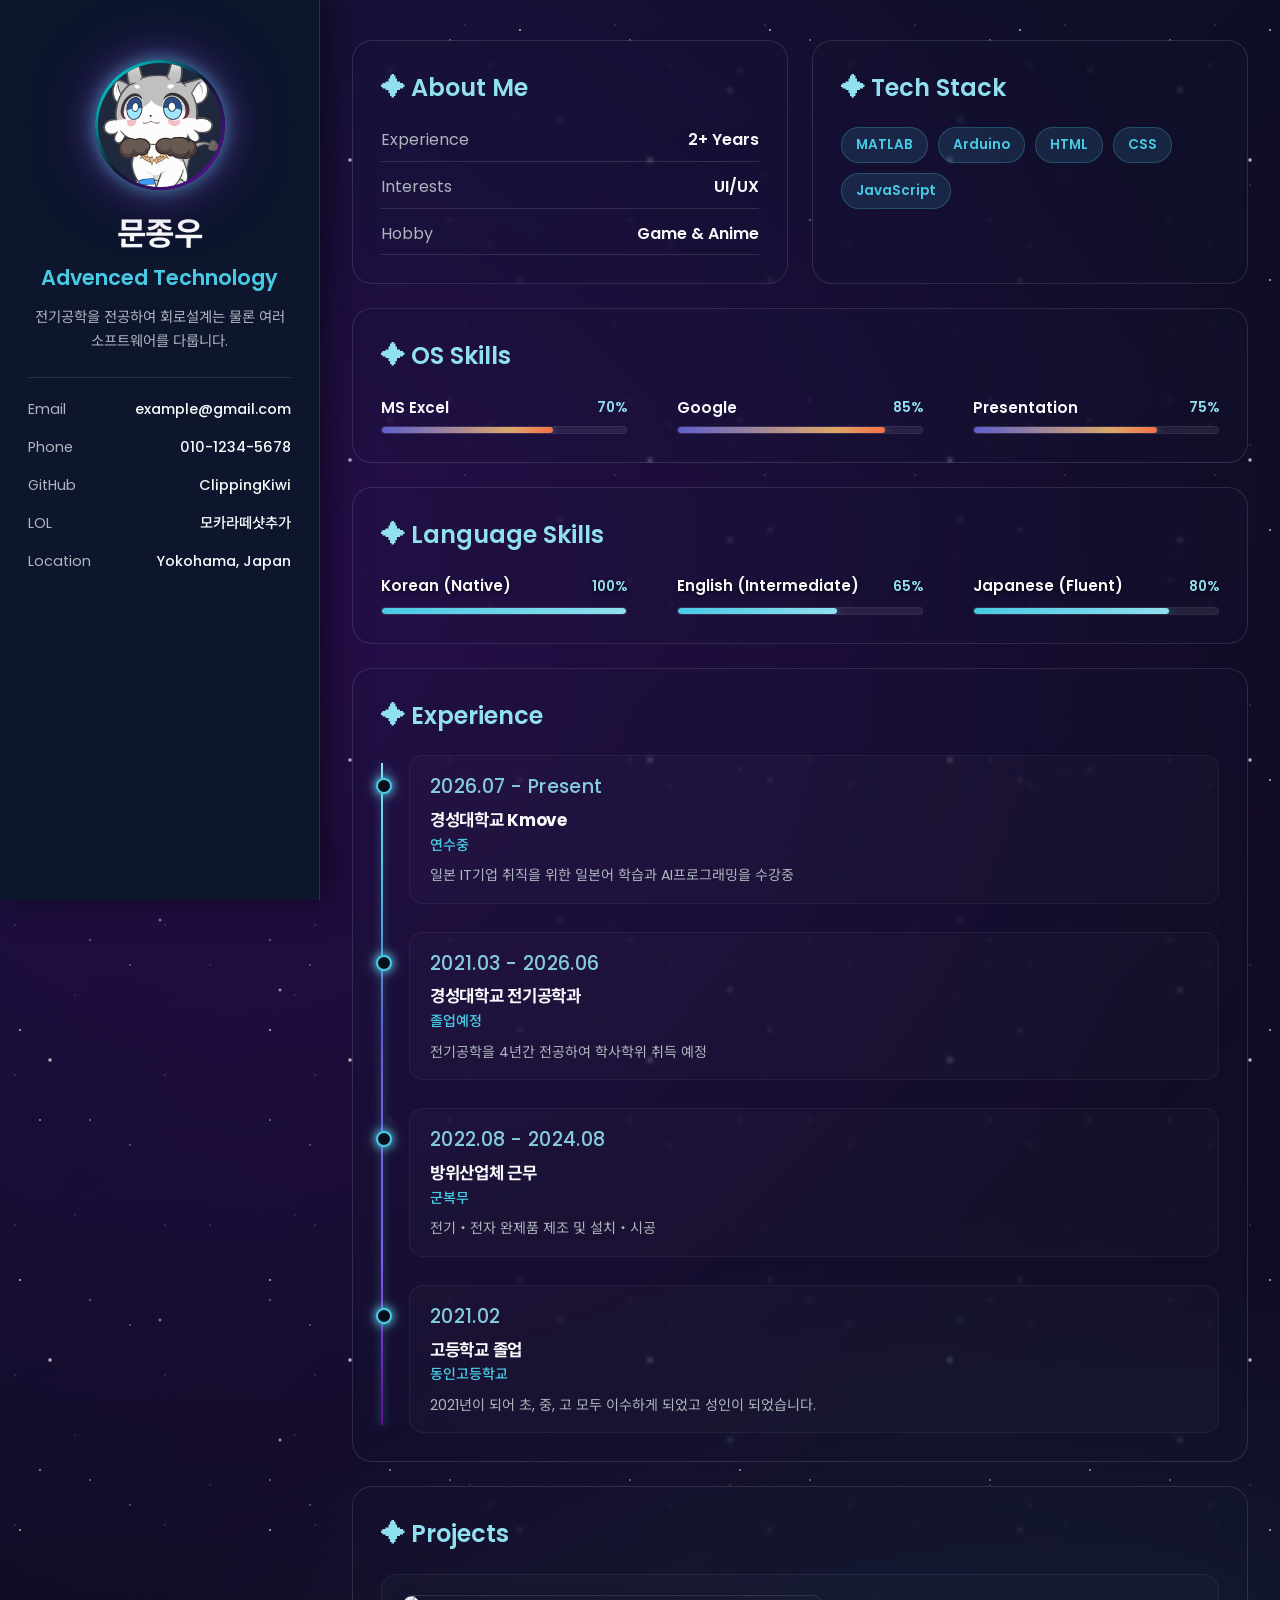
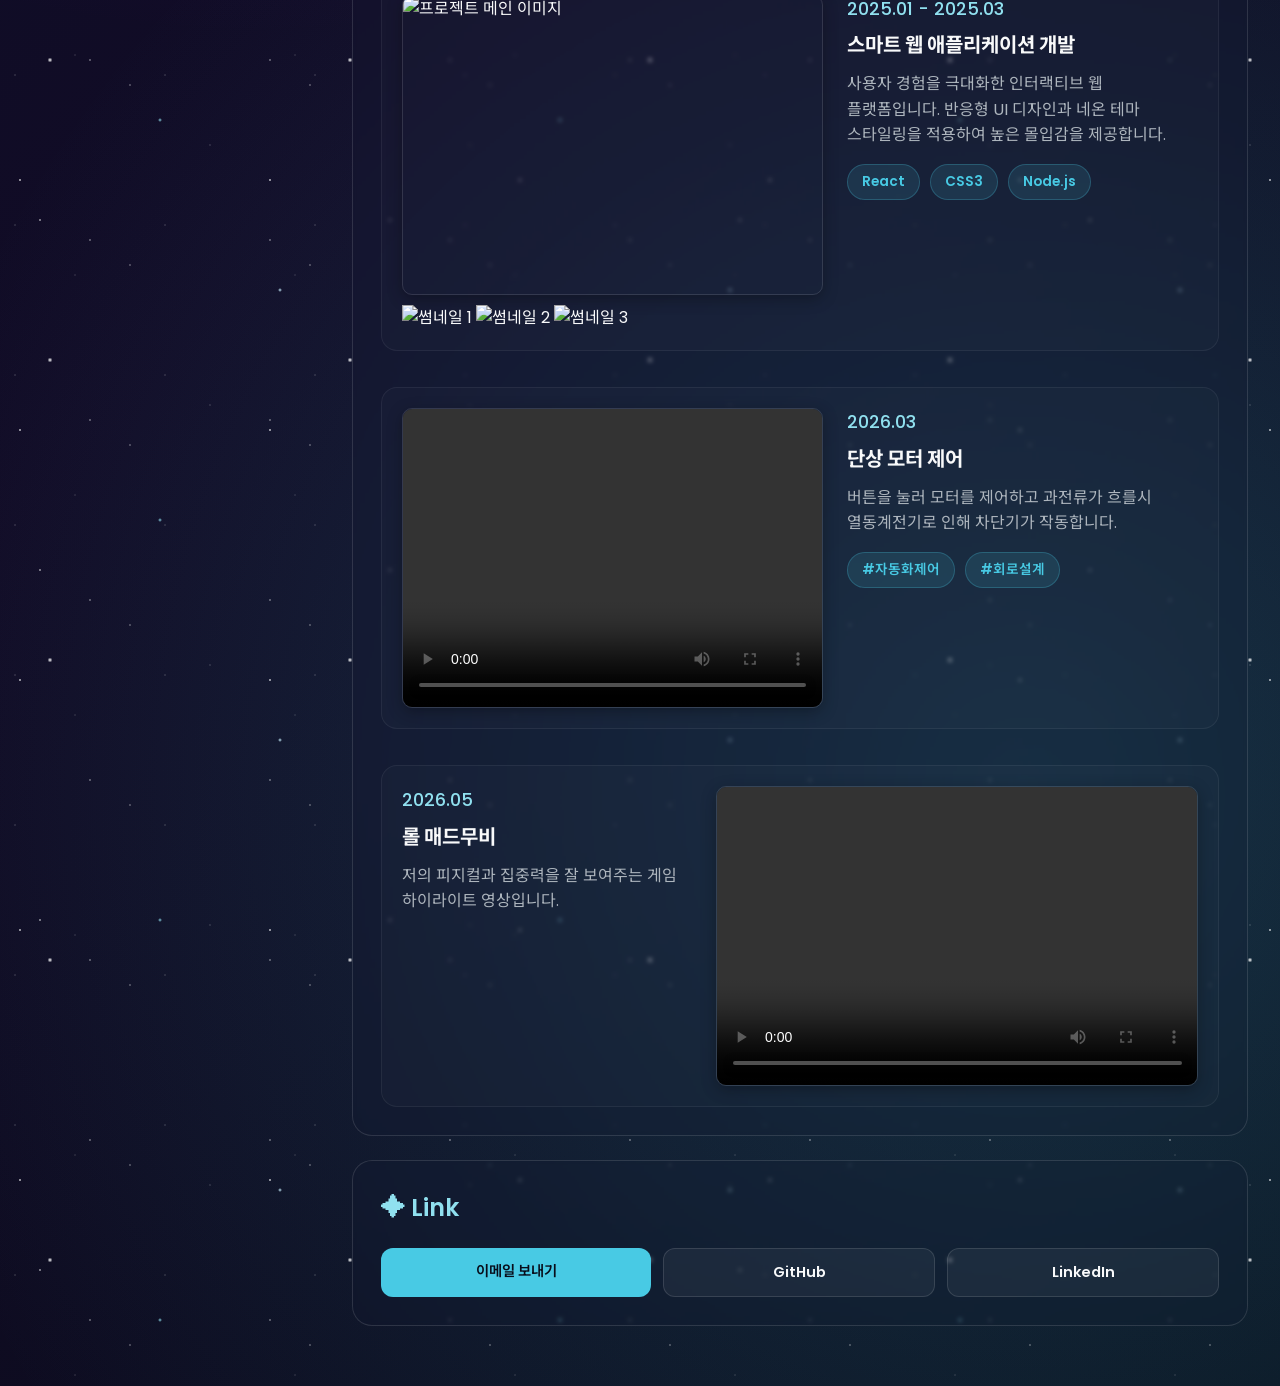
==== 0727/index.html @ bf2618d3 "재업로드" ====
<!DOCTYPE html>
<html lang="ko">
<head>
  <meta charset="UTF-8">
  <meta name="viewport" content="width=device-width, initial-scale=1.0">
  <link rel="stylesheet" href="introduce1.css">
  <title>프로필 | introduce</title>
  <!-- Google Fonts (Noto Sans KR, Poppins) -->
  <link rel="preconnect" href="https://fonts.googleapis.com">
  <link rel="preconnect" href="https://fonts.gstatic.com" crossorigin>
  <link href="https://fonts.googleapis.com/css2?family=Noto+Sans+KR:wght@300;400;600;700&family=Poppins:wght@400;600;700&display=swap" rel="stylesheet">
  
</head>
<body>

  <div class="container">
    <!-- 메인 프로필 섹션 -->
    <header class="profile-card">
      <div class="avatar-wrapper">
        <div class="avatar">
          <a href="https://namu.wiki/w/붕괴:%20스타레일/설정/앰포리어스#s-13.4">
            <img src="img/kimera-profile-image.png" alt="M">
          </a>
        </div>
      </div>
      <div class="profile-info">
        <h1>문종우</h1>
        <div class="subtitle">Advenced Technology</div>
        <p class="bio">
          전기공학을 전공하여 회로설계는 물론 여러 소프트웨어를 다룹니다. 
        </p>
      </div>
      <!-- 프로필 카드 내부에 추가할 연락처 정보 -->
    <ul class="profile-contact">
    <li>
        <span class="label">Email</span>
        <a href="mailto:example@gmail.com" class="value">example@gmail.com</a>
    </li>
    <li>
        <span class="label">Phone</span>
        <span class="value">010-1234-5678</span>
    </li>
    <li>
        <span class="label">GitHub</span>
        <a href="https://github.com/ClippingKiwi" class="value" title="깃허브 바로가기">ClippingKiwi</a>
    </li>
    <li>
        <span class="label">LOL</span>
        <a href="https://op.gg/lol/summoners/kr/모카라떼샷추가-KR1" class="value" title="op.gg 바로가기">모카라떼샷추가</a>
    </li>
    <li>
        <span class="label">Location</span>
        <a href="https://www.google.com/maps/place/일본+가나가와현+요코하마시" class="value" title="구글 지도 보기">Yokohama, Japan</a>
    </li>
    </ul>
    </header>

    <!-- 세부 정보 그리드 -->
    <main class="grid-section">
      <!-- 기본 정보 카드 -->
      <section class="card">
        <h2 class="card-title">✦ About Me</h2>
        <ul class="info-list">
          <li class="info-item">
            <span class="label">Experience</span>
            <span class="value">2+ Years</span>
          </li>
          <li class="info-item">
            <span class="label">Interests</span>
            <span class="value">UI/UX</span>
          </li>
          <li class="info-item">
            <span class="label">Hobby</span>
            <span class="value">Game & Anime</span>
          </li>
        </ul>
      </section>

      <!-- 보유 기술 카드 -->
      <section class="card">
        <h2 class="card-title">✦ Tech Stack</h2>
        <div class="skills-wrapper">
          <span class="skill-tag">MATLAB</span>
          <span class="skill-tag">Arduino</span>
          <span class="skill-tag">HTML</span>
          <span class="skill-tag">CSS</span>
          <span class="skill-tag">JavaScript</span>
        </div>
      </section>

      <!-- OS SKILLS SECTION -->
    <section class="card os-skills-card">
    <h2 class="card-title">✦ OS Skills</h2>
    <ul class="os-list">
        
        <!-- Linux -->
        <li class="os-gauge-item">
        <div class="os-info">
            <span class="os-name">MS Excel</span>
            <span class="os-percentage">70%</span>
        </div>
        <div class="gauge-bar-bg">
            <div class="gauge-bar-fill" style="width: 70%;"></div>
        </div>
        </li>

        <!-- Windows Server -->
        <li class="os-gauge-item">
        <div class="os-info">
            <span class="os-name">Google</span>
            <span class="os-percentage">85%</span>
        </div>
        <div class="gauge-bar-bg">
            <div class="gauge-bar-fill" style="width: 85%;"></div>
        </div>
        </li>

        <!-- macOS -->
        <li class="os-gauge-item">
        <div class="os-info">
            <span class="os-name">Presentation</span>
            <span class="os-percentage">75%</span>
        </div>
        <div class="gauge-bar-bg">
            <div class="gauge-bar-fill" style="width: 75%;"></div>
        </div>
        </li>

    </ul>
    </section>

    <!-- ==================== LANGUAGE SKILLS CARD HTML ==================== -->
    <!-- glass-card 대신 기존 카드 스타일인 card로 변경 -->
      <section class="card lang-skills-card">
      <div class="card-header">
        <i class="fa-solid fa-language card-icon"></i>
        <h3 class="card-title">✦ Language Skills</h3>
        </div>
        
        <div class="lang-list">
        <!-- Item 1: Korean -->
        <div class="lang-gauge-item">
            <div class="lang-info">
            <span class="lang-name">Korean (Native)</span>
            <span class="lang-percentage">100%</span>
            </div>
            <div class="gauge-bar-bg">
            <div class="lang-gauge-fill" style="width: 100%;"></div>
            </div>
        </div>

        <!-- Item 2: English -->
        <div class="lang-gauge-item">
            <div class="lang-info">
            <span class="lang-name">English (Intermediate)</span>
            <span class="lang-percentage">65%</span>
            </div>
            <div class="gauge-bar-bg">
            <div class="lang-gauge-fill" style="width: 65%;"></div>
            </div>
        </div>

        <!-- Item 3: Japanese -->
        <div class="lang-gauge-item">
            <div class="lang-info">
            <span class="lang-name">Japanese (Fluent)</span>
            <span class="lang-percentage">80%</span>
            </div>
            <div class="gauge-bar-bg">
            <div class="lang-gauge-fill" style="width: 80%;"></div>
            </div>
        </div>
        </div>
    </section>

      <section class="card full-width-card">
        <h2 class="card-title">✦ Experience</h2>
        <div class="timeline">
          <div class="timeline-item">
            <div class="timeline-date">2026.07 - Present</div>
            <div class="timeline-role">경성대학교 Kmove</div>
            <div class="timeline-company">연수중</div>
            <p class="timeline-desc">일본 IT기업 취직을 위한 일본어 학습과 AI프로그래밍을 수강중</p>
          </div>
          <div class="timeline-item">
            <div class="timeline-date">2021.03 - 2026.06</div>
            <div class="timeline-role">경성대학교 전기공학과</div>
            <div class="timeline-company">졸업예정</div>
            <p class="timeline-desc">전기공학을 4년간 전공하여 학사학위 취득 예정</p>
          </div>
          <div class="timeline-item">
            <div class="timeline-date">2022.08 - 2024.08</div>
            <div class="timeline-role">방위산업체 근무</div>
            <div class="timeline-company">군복무</div>
            <p class="timeline-desc">전기・전자 완제품 제조 및 설치・시공</p>
          </div>
          <div class="timeline-item">
            <div class="timeline-date">2021.02</div>
            <div class="timeline-role">고등학교 졸업</div>
            <div class="timeline-company">동인고등학교</div>
            <p class="timeline-desc">2021년이 되어 초, 중, 고 모두 이수하게 되었고 성인이 되었습니다.</p>
          </div>
        </div>
      </section>

     <!-- ==================== PROJECTS CARD ==================== -->
<section class="card full-width-card project-card">
  <h2 class="card-title">✦ Projects</h2>
  
  <div class="project-list">
    
    <!-- 프로젝트 1: 사진 갤러리 타입 -->
    <article class="project-item">
      <div class="project-media">
        <!-- 메인 이미지 -->
        <img src="https://via.placeholder.com/600x350/0d162d/48cae4?text=Project+Image+1" alt="프로젝트 메인 이미지" class="media-main">
        <!-- 서브 이미지 갤러리 -->
        <div class="media-thumbs">
          <img src="https://via.placeholder.com/150x100/0d162d/90e0ef?text=Thumb+1" alt="썸네일 1">
          <img src="https://via.placeholder.com/150x100/0d162d/90e0ef?text=Thumb+2" alt="썸네일 2">
          <img src="https://via.placeholder.com/150x100/0d162d/90e0ef?text=Thumb+3" alt="썸네일 3">
        </div>
      </div>
      
      <div class="project-content">
        <span class="project-date">2025.01 - 2025.03</span>
        <h3 class="project-title">스마트 웹 애플리케이션 개발</h3>
        <p class="project-desc">
          사용자 경험을 극대화한 인터랙티브 웹 플랫폼입니다. 반응형 UI 디자인과 네온 테마 스타일링을 적용하여 높은 몰입감을 제공합니다.
        </p>
        <div class="skills-wrapper">
          <span class="skill-tag">React</span>
          <span class="skill-tag">CSS3</span>
          <span class="skill-tag">Node.js</span>
        </div>
      </div>
    </article>

    <!-- 프로젝트 2: 동영상 재생 타입 (로컬 영상) -->
    <article class="project-item">
      <div class="project-media">
        <video controls class="media-video">
          <source src="img/motorcontrol.mp4" type="video/mp4">
        </video>
      </div>

      <div class="project-content">
        <span class="project-date">2026.03</span>
        <h3 class="project-title">단상 모터 제어</h3>
        <p class="project-desc">
          버튼을 눌러 모터를 제어하고 과전류가 흐를시 열동계전기로 인해 차단기가 작동합니다.
        </p>
        <div class="skills-wrapper">
          <span class="skill-tag">#자동화제어</span>
          <span class="skill-tag">#회로설계</span>
        </div>
      </div>
    </article>

    <!-- 두 번째 프로젝트: 위치 교차! (project-reverse 클래스 추가) -->
    <article class="project-item project-reverse">
      <div class="project-media">
        <video controls class="media-video">
          <source src="img/Vex_480.mp4" type="video/mp4">
        </video>
      </div>

      <div class="project-content">
        <span class="project-date">2026.05</span>
        <h3 class="project-title">롤 매드무비</h3>
        <p class="project-desc">저의 피지컬과 집중력을 잘 보여주는 게임 하이라이트 영상입니다.</p>
      </div>
    </article>

  </div>
</section>

      <!-- 연락처 및 링크 카드 -->
      <section class="card contact-card">
        <h2 class="card-title">✦ Link</h2>
        <div class="social-links">
          <a href="mailto:your-email@example.com" class="btn btn-primary">이메일 보내기</a>
          <a href="https://github.com" target="_blank" class="btn btn-secondary">GitHub</a>
          <a href="https://linkedin.com" target="_blank" class="btn btn-secondary">LinkedIn</a>
        </div>
      </section>
    </main>
  </div>

</body>
</html>
---- 0727/introduce1.css ----
@charset "UTF-8";

/* ==================== ROOT VARIABLES ==================== */
:root {
  --bg-color: #080d1a;        /* 깊은 밤하늘 우주 배경색 */
  --sidebar-bg: #0d162d;      /* 프로필 기둥 불투명 진블루 */
  --card-bg: rgba(20, 29, 58, 0.15); /* 오른쪽 콘텐츠 투명 유리 */
  --card-hover: rgba(30, 43, 82, 0.35);
  --accent-blue: #48cae4;     
  --accent-glow: #90e0ef;     
  --text-main: #f8f9fa;       
  --text-muted: #adb5bd;      
  --border-color: rgba(255, 255, 255, 0.12);
  --transition: all 0.3s cubic-bezier(0.4, 0, 0.2, 1);
}

/* ==================== BASE STYLES & GALAXY BG ==================== */
* {
  margin: 0;
  padding: 0;
  box-sizing: border-box;
}

body {
  font-family: 'Poppins', 'Noto Sans KR', sans-serif;
  color: var(--text-main);
  line-height: 1.6;
  min-height: 100vh;
  position: relative;
  overflow-x: hidden;

  background-color: var(--bg-color);
  background-image: 
    /* 1. 먼지 별빛 */
    radial-gradient(0.8px 0.8px at 15px 25px, rgba(255, 255, 255, 0.9), rgba(0,0,0,0)),
    radial-gradient(0.8px 0.8px at 75px 115px, rgba(255, 255, 255, 0.7), rgba(0,0,0,0)),
    radial-gradient(1px 1px at 130px 65px, rgba(255, 255, 255, 0.8), rgba(0,0,0,0)),
    radial-gradient(0.8px 0.8px at 210px 185px, rgba(255, 255, 255, 0.9), rgba(0,0,0,0)),

    /* 2. 기본 별빛 */
    radial-gradient(1.5px 1.5px at 20px 30px, #ffffff, rgba(0,0,0,0)),
    radial-gradient(1.5px 1.5px at 40px 70px, rgba(255,255,255,0.8), rgba(0,0,0,0)),
    radial-gradient(1px 1px at 90px 40px, #ffffff, rgba(0,0,0,0)),
    radial-gradient(2px 2px at 160px 120px, rgba(144, 224, 239, 0.9), rgba(0,0,0,0)),

    /* 3. 네온 별빛 */
    radial-gradient(2.5px 2.5px at 50px 160px, rgba(255, 255, 255, 1), rgba(0,0,0,0)),
    radial-gradient(2px 2px at 280px 90px, rgba(200, 240, 255, 0.95), rgba(0,0,0,0)),
    
    /* 4. 은하수 성운 가스 */
    radial-gradient(circle at 20% 20%, rgba(114, 9, 183, 0.25) 0%, transparent 40%),
    radial-gradient(circle at 80% 80%, rgba(72, 202, 228, 0.2) 0%, transparent 45%),
    linear-gradient(135deg, rgba(11, 19, 43, 0.9) 0%, rgba(20, 10, 40, 0.8) 50%, rgba(8, 13, 26, 0.95) 100%);
  
  background-repeat: repeat, repeat, repeat, repeat, repeat, repeat, repeat, repeat, repeat, repeat, no-repeat, no-repeat, no-repeat;
  background-size: 
    150px 150px, 220px 220px, 180px 180px, 260px 260px,
    250px 250px, 350px 350px, 180px 180px, 400px 400px,
    300px 300px, 450px 450px,
    100% 100%, 100% 100%, 100% 100%;

  animation: galaxyGlow 20s ease-in-out infinite alternate;
}

@keyframes galaxyGlow {
  0% {
    background-position: 
      0 0, 0 0, 0 0, 0 0, 
      0 0, 0 0, 0 0, 0 0, 
      0 0, 0 0, 
      0% 0%, 100% 100%, 0 0;
  }
  100% {
    background-position: 
      -40px 50px, 30px -20px, -20px 40px, 50px -30px,
      20px -30px, -30px 40px, 15px -10px, -20px 20px, 
      -10px 15px, 25px -20px, 
      10% 15%, 90% 85%, 0 0;
  }
}

/* ==================== LAYOUT CONTAINER ==================== */
.container {
  width: 100%;
  max-width: 1280px;
  margin: 0 auto;
  display: flex;
  flex-direction: row;
  min-height: 100vh;
}

/* ==================== LEFT OPAQUE COLUMN (SIDEBAR) ==================== */
.profile-card {
  width: 320px;
  flex-shrink: 0;
  position: sticky;
  top: 0;
  height: 100vh;

  background: var(--sidebar-bg);
  opacity: 1;

  border: none;
  border-right: 1px solid var(--border-color);
  border-radius: 0;
  padding: 60px 28px 40px;

  display: flex;
  flex-direction: column;
  align-items: center;
  text-align: center;
  gap: 16px;

  box-shadow: 10px 0 30px rgba(0, 0, 0, 0.5);
  z-index: 10;
}

.avatar-wrapper {
  position: relative;
  flex-shrink: 0;
  margin-bottom: 2px;
}

/* ==================== AVATAR ENHANCED GLOW ==================== */
.avatar {
  width: 130px;
  height: 130px;
  border-radius: 50%;
  position: relative;
  
  box-shadow: 
    0 0 15px rgba(72, 202, 228, 0.5),
    0 0 35px rgba(144, 224, 239, 0.3),
    0 0 60px rgba(114, 9, 183, 0.5);
  
  border: 3px solid transparent;
  background-image: linear-gradient(var(--sidebar-bg), var(--sidebar-bg)), 
                    linear-gradient(135deg, #00ffff, var(--sidebar-bg), #7209b7);
  background-origin: border-box;
  background-clip: padding-box, border-box;

  transition: var(--transition);
}

.avatar:hover {
  transform: scale(1.05);
  box-shadow: 
    0 0 20px rgba(72, 202, 228, 0.8),
    0 0 45px rgba(144, 224, 239, 0.6),
    0 0 75px rgba(114, 9, 183, 0.5);
}

.avatar img {
  width: 100%;
  height: 100%;
  object-fit: cover;
  border-radius: 50%;
  display: block;
  background: rgba(255, 255, 255, 0.08);
}

.profile-info h1 {
  font-size: 2.0rem;
  font-weight: 700;
  margin-bottom: 2px;
  letter-spacing: -0.5px;
}

.profile-info .subtitle {
  color: var(--accent-blue);
  font-size: 1.3rem;
  font-weight: 600;
  margin-bottom: 12px;
}

.profile-info .bio {
  color: var(--text-muted);
  font-size: 0.9rem;
  word-break: keep-all;
}

/* ==================== RIGHT CONTENT AREA ==================== */
.grid-section {
  flex: 1;
  padding: 40px 32px 60px;
  display: grid;
  grid-template-columns: repeat(2, 1fr);
  gap: 24px;
  align-content: start;
}

.card {
  background: var(--card-bg);
  border: 1px solid var(--border-color);
  border-radius: 20px;
  padding: 28px;
  transition: var(--transition);
  backdrop-filter: blur(2px);
  -webkit-backdrop-filter: blur(2px);
}

.card:hover {
  background: var(--card-hover);
  transform: translateY(-4px);
  border-color: rgba(72, 202, 228, 0.4);
  box-shadow: 0 10px 25px rgba(0, 0, 0, 0.3);
}

.card-title {
  font-size: 1.5rem;
  font-weight: 600;
  color: var(--accent-glow);
  margin-bottom: 20px;
  display: flex;
  align-items: center;
  gap: 8px;
}

/* ==================== ABOUT ME LIST ==================== */
.info-list {
  list-style: none;
  display: flex;
  flex-direction: column;
  gap: 12px;
}

.info-item {
  display: flex;
  justify-content: space-between;
  border-bottom: 1px solid var(--border-color);
  padding-bottom: 8px;
  font-size: 1rem;
}

.info-item .label {
  color: var(--text-muted);
}

.info-item .value {
  font-weight: 600;
}

/* ==================== SKILL TAGS ==================== */
.skills-wrapper {
  display: flex;
  flex-wrap: wrap;
  gap: 10px;
}

.skill-tag {
  background: rgba(72, 202, 228, 0.12);
  color: var(--accent-blue);
  border: 1px solid rgba(72, 202, 228, 0.25);
  padding: 6px 14px;
  border-radius: 20px;
  font-size: 0.85rem;
  font-weight: 600;
  transition: var(--transition);
}

.skill-tag:hover {
  background: var(--accent-blue);
  color: #080d1a;
}

/* ==================== OS SKILLS CARD (GAUGE BAR) ==================== */
.os-skills-card {
  grid-column: span 2;
}

.os-list {
  display: grid;
  grid-template-columns: repeat(3, 1fr);
  gap: 50px;
}

.os-gauge-item {
  display: flex;
  flex-direction: column;
  gap: 6px;
}

.os-info {
  display: flex;
  justify-content: space-between;
  align-items: center;
  font-size: 0.95rem;
}

.os-name {
  font-weight: 600;
  color: var(--text-main);
}

.os-percentage {
  font-size: 0.85rem;
  font-weight: 600;
  color: var(--accent-glow);
}

.gauge-bar-bg {
  width: 100%;
  height: 8px;
  background: rgba(255, 255, 255, 0.08);
  border-radius: 10px;
  overflow: hidden;
  position: relative;
  border: 1px solid rgba(255, 255, 255, 0.05);
}

.gauge-bar-fill {
  height: 100%;
  border-radius: 10px;
  background: linear-gradient(90deg, #5e60ce 0%, #e7af6bf1 75%, #f67148 100%);
  box-shadow: 0 0 10px rgba(72, 202, 228, 0.6);
  transition: width 1s cubic-bezier(0.4, 0, 0.2, 1);
}

.os-gauge-item:hover .gauge-bar-fill {
  box-shadow: 0 0 15px rgba(144, 224, 239, 0.9);
  filter: brightness(1.1);
}

/* ==================== LANGUAGE SKILLS CARD CSS ==================== */
.lang-skills-card {
  grid-column: span 2;
}

.lang-list {
  display: grid;
  grid-template-columns: repeat(3, 1fr);
  gap: 50px;
}

.lang-gauge-item {
  display: flex;
  flex-direction: column;
  gap: 8px;
}

.lang-info {
  display: flex;
  justify-content: space-between;
  align-items: center;
  font-size: 0.95rem;
  text-shadow: 0 1px 3px rgba(0, 0, 0, 0.8);
}

.lang-name {
  font-weight: 600;
  color: var(--text-main);
}

.lang-percentage {
  font-size: 0.85rem;
  font-weight: 600;
  color: var(--accent-glow);
}

.lang-gauge-fill {
  height: 100%;
  border-radius: 10px;
  background: linear-gradient(90deg, var(--accent-blue) 0%, var(--accent-glow) 100%);
  box-shadow: 0 0 10px rgba(72, 202, 228, 0.6);
  transition: width 1s cubic-bezier(0.4, 0, 0.2, 1);
}

.lang-gauge-item:hover .lang-gauge-fill {
  box-shadow: 0 0 15px rgba(144, 224, 239, 0.9);
  filter: brightness(1.1);
}

/* ==================== EXPERIENCE & CONTACT ==================== */
.full-width-card, .contact-card {
  grid-column: span 2;
}

/* ==================== ADVANCED NEON TIMELINE ==================== */
.timeline {
  display: flex;
  flex-direction: column;
  gap: 28px;
  position: relative;
  padding-left: 28px;
}

.timeline::before {
  content: '';
  position: absolute;
  left: 0;
  top: 8px;
  bottom: 8px;
  width: 2px;
  background: linear-gradient(
    180deg, 
    var(--accent-glow) 0%,
    var(--accent-blue) 15%, 
    #5e60ce 40%,
    #805bfa 75%,
    rgba(114, 9, 183, 0.8) 100%
  );
  box-shadow: 0 0 8px rgba(72, 202, 228, 0.6);
}

.timeline-item {
  position: relative;
  padding: 16px 20px;
  border-radius: 14px;
  background: rgba(255, 255, 255, 0.02);
  border: 1px solid rgba(255, 255, 255, 0.05);
  transition: var(--transition);
}

.timeline-item:hover {
  background: rgba(72, 202, 228, 0.06);
  border-color: rgba(72, 202, 228, 0.3);
  transform: translateX(6px);
  box-shadow: -5px 5px 20px rgba(0, 0, 0, 0.2);
}

.timeline-item::before {
  content: '';
  position: absolute;
  left: -34px;
  top: 22px;
  width: 12px;
  height: 12px;
  border-radius: 50%;
  background: var(--bg-color);
  border: 2px solid var(--accent-blue);
  box-shadow: 
    0 0 8px var(--accent-blue),
    0 0 15px rgba(144, 224, 239, 0.6);
  transition: var(--transition);
  z-index: 2;
}

.timeline-item:hover::before {
  background: var(--accent-glow);
  border-color: #ffffff;
  transform: scale(1.5);
  margin-left: -6px;
  box-shadow: 
    0 0 12px var(--accent-glow),
    0 0 22px var(--accent-blue),
    0 0 35px rgba(114, 9, 183, 0.8);
}

.timeline-date {
  display: block;
  font-size: 1.2rem;
  color: var(--accent-glow);
  font-weight: 500;
  margin-bottom: 4px;
  letter-spacing: 0.3px;
  opacity: 0.9;
}

.timeline-role {
  font-size: 1.05rem;
  font-weight: 700;
  color: var(--text-main);
  letter-spacing: -0.3px;
}

.timeline-company {
  font-size: 0.88rem;
  color: var(--accent-blue);
  font-weight: 500;
  margin-bottom: 8px;
}

.timeline-desc {
  font-size: 0.88rem;
  color: var(--text-muted);
  line-height: 1.6;
  word-break: keep-all;
}

/* ==================== PROJECT CARD STYLES ==================== */
.project-list {
  display: flex;
  flex-direction: column;
  gap: 36px;
}

.project-item {
  display: grid;
  grid-template-columns: 1.2fr 1fr;
  gap: 24px;
  background: rgba(255, 255, 255, 0.02);
  border: 1px solid rgba(255, 255, 255, 0.06);
  border-radius: 16px;
  padding: 20px;
  transition: var(--transition);
}

.project-item:hover {
  background: rgba(72, 202, 228, 0.04);
  border-color: rgba(72, 202, 228, 0.3);
  box-shadow: 0 8px 24px rgba(0, 0, 0, 0.3);
}

.project-media {
  display: flex;
  flex-direction: column;
  gap: 10px;
  width: 100%;
}

.media-main, 
.media-video {
  width: 100%; /* [수정] 500px 고정값 제거하여 그리드 비율에 맞춤 */
  height: 300px;
  object-fit: cover;
  border-radius: 10px;
  border: 1px solid var(--border-color);
  box-shadow: 0 4px 15px rgba(0, 0, 0, 0.3);
}

.video-container {
  position: relative;
  width: 100%;
  padding-bottom: 56.25%;
  height: 0;
  overflow: hidden;
  border-radius: 10px;
  border: 1px solid var(--border-color);
}

.video-container iframe {
  position: absolute;
  top: 0;
  left: 0;
  width: 100%;
  height: 100%;
  border: 0;
}

.project-content {
  display: flex;
  flex-direction: column;
  justify-content: flex-start;
}

.project-date {
  font-size: 1.1rem;
  color: var(--accent-glow);
  font-weight: 500;
  margin-bottom: 6px;
}

.project-title {
  font-size: 1.25rem;
  font-weight: 700;
  color: var(--text-main);
  margin-bottom: 10px;
}

.project-desc {
  font-size: 1.0rem;
  color: var(--text-muted);
  line-height: 1.6;
  margin-bottom: 16px;
  word-break: keep-all;
}

.project-item.project-reverse {
  grid-template-columns: 1.2fr 2.0fr; 
}

.project-item.project-reverse .project-media {
  order: 2;
}

.project-item.project-reverse .project-content {
  order: 1;
}

/* ==================== CONTACT BUTTONS ==================== */
.social-links {
  display: flex;
  gap: 12px;
  margin-top: 10px;
}

.btn {
  flex: 1;
  text-align: center;
  padding: 12px 20px;
  border-radius: 12px;
  text-decoration: none;
  font-weight: 600;
  font-size: 0.9rem;
  transition: var(--transition);
}

.btn-primary {
  background: var(--accent-blue);
  color: #080d1a;
}

.btn-primary:hover {
  background: var(--accent-glow);
  box-shadow: 0 0 15px rgba(144, 224, 239, 0.4);
}

.btn-secondary {
  background: rgba(255, 255, 255, 0.05);
  color: var(--text-main);
  border: 1px solid var(--border-color);
}

.btn-secondary:hover {
  background: rgba(255, 255, 255, 0.12);
}

/* ==================== PROFILE CONTACT ==================== */
.profile-contact {
  list-style: none;
  width: 100%;
  margin-top: 8px;
  padding-top: 20px;
  border-top: 1px solid var(--border-color);
  display: flex;
  flex-direction: column;
  gap: 15px;
}

.profile-contact li {
  display: flex;
  justify-content: space-between;
  align-items: center;
  font-size: 0.9rem;
}

.profile-contact .label {
  color: var(--text-muted);
}

.profile-contact .value {
  color: var(--text-main);
  font-weight: 500;
  text-decoration: none;
  transition: var(--transition);
}

.profile-contact a.value:hover {
  color: var(--accent-blue);
}

/* ==================== RESPONSIVE DESIGN ==================== */
@media (max-width: 900px) {
  .container {
    flex-direction: column;
    width: 100%;
  }

  .profile-card {
    width: 100%;
    height: auto;
    position: static;
    border-right: none;
    border-bottom: 1px solid var(--border-color);
    border-radius: 0 0 24px 24px;
    padding: 36px 20px 28px;
    box-shadow: 0 10px 30px rgba(0, 0, 0, 0.5);
  }

  .grid-section {
    padding: 24px 16px 40px;
    grid-template-columns: minmax(0, 1fr);
    gap: 16px;
  }

  .full-width-card, 
  .contact-card,
  .os-skills-card,
  .lang-skills-card {
    grid-column: span 1;
    width: 100%;
  }

  .os-list,
  .lang-list {
    grid-template-columns: 1fr;
    gap: 16px;
  }

  .project-item,
  .project-item.project-reverse {
    grid-template-columns: 1fr; /* [수정] 모바일에서 1열로 통일 */
    gap: 16px;
  }

  .project-item.project-reverse .project-media,
  .project-item.project-reverse .project-content {
    order: initial; /* [수정] 모바일 화면에서는 순서를 기본 정렬로 복원 */
  }

  .media-main, 
  .media-video {
    height: 180px;
  }

  .social-links {
    flex-direction: column;
    width: 100%;
  }

  p, span, a, h1, h2, h3 {
    overflow-wrap: break-word;
    word-break: keep-all;
  }
}

@media (max-width: 480px) {
  .profile-card {
    padding: 28px 16px 20px;
    border-radius: 0 0 16px 16px;
  }

  .avatar {
    width: 110px;
    height: 110px;
  }

  .profile-info h1 {
    font-size: 1.6rem;
  }

  .profile-info .subtitle {
    font-size: 1.1rem;
  }

  .card {
    padding: 20px 16px;
    border-radius: 16px;
  }

  .card-title {
    font-size: 1.25rem;
    margin-bottom: 16px;
  }

  .timeline {
    padding-left: 20px;
  }

  .timeline-item {
    padding: 12px 14px;
  }

  .timeline-item::before {
    left: -25px; /* [수정] 모바일 노드 크기에 맞춰 세로선 중앙으로 재조정 */
    width: 10px;
    height: 10px;
  }
}
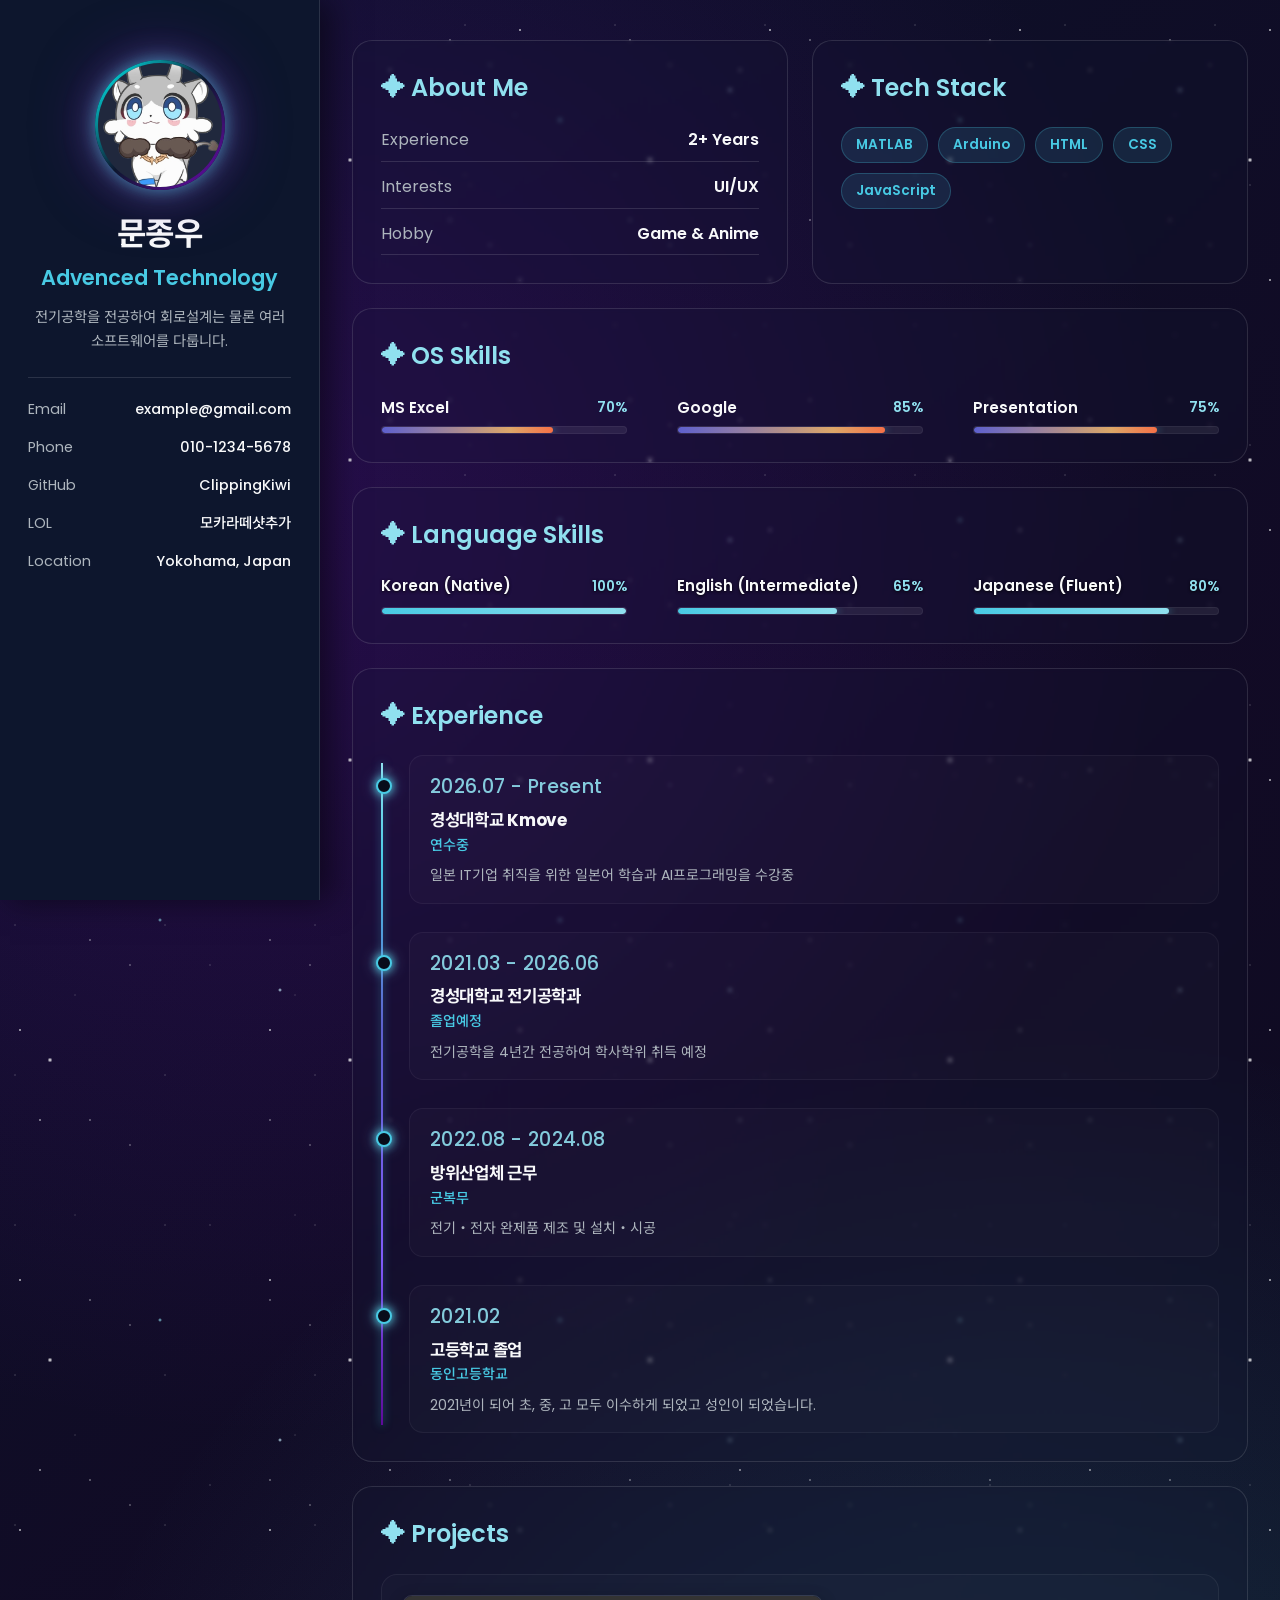
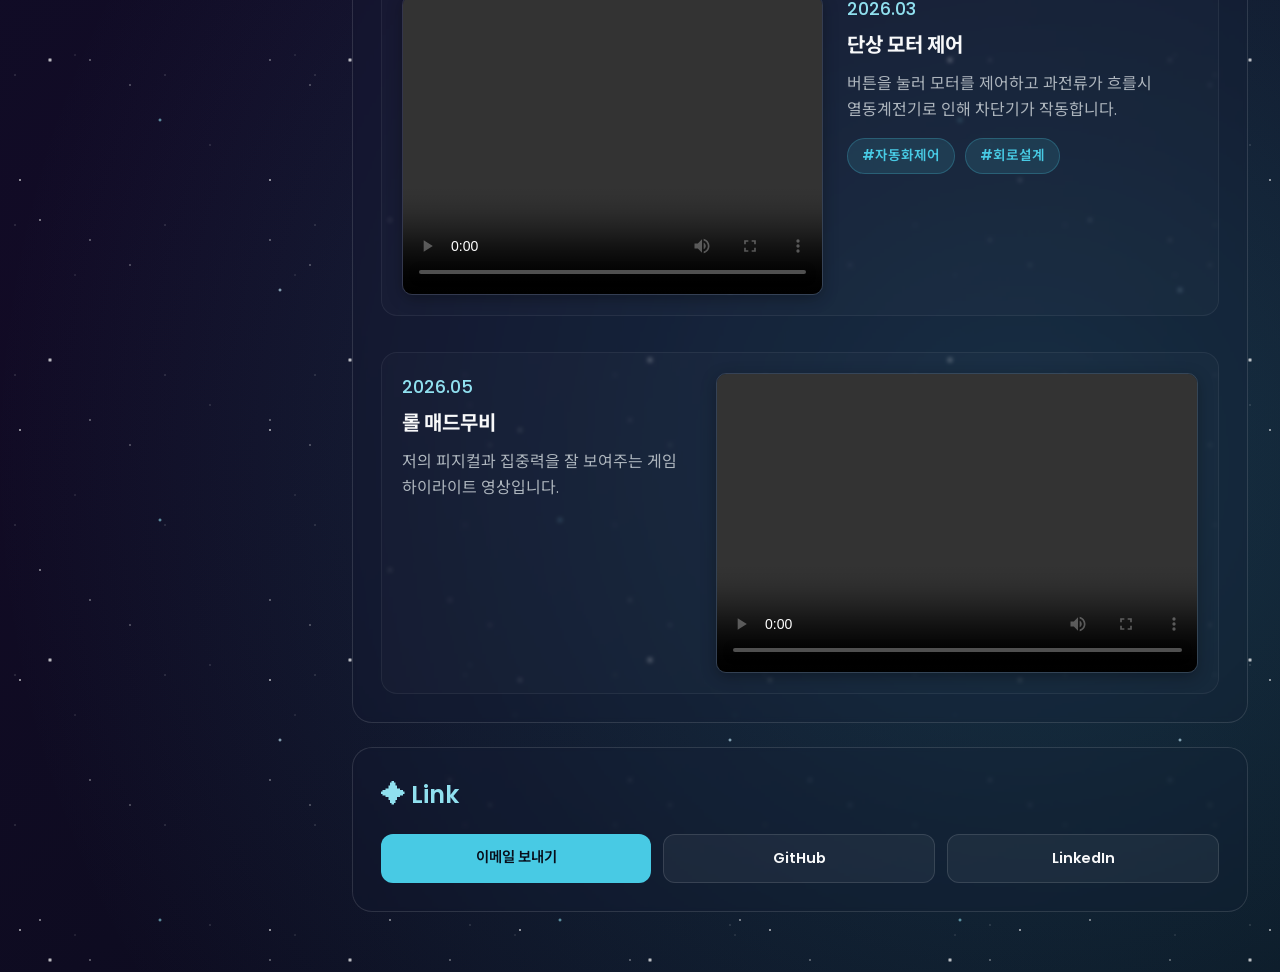
==== commit a8b9998b: "Update index.html" ====
--- a/0727/index.html
+++ b/0727/index.html
@@ -18,9 +18,7 @@
     <header class="profile-card">
       <div class="avatar-wrapper">
         <div class="avatar">
-          <a href="https://namu.wiki/w/붕괴:%20스타레일/설정/앰포리어스#s-13.4">
-            <img src="img/kimera-profile-image.png" alt="M">
-          </a>
+          <img src="img/kimera-profile-image.png" alt="M">
         </div>
       </div>
       <div class="profile-info">
@@ -208,33 +206,6 @@
   <h2 class="card-title">✦ Projects</h2>
   
   <div class="project-list">
-    
-    <!-- 프로젝트 1: 사진 갤러리 타입 -->
-    <article class="project-item">
-      <div class="project-media">
-        <!-- 메인 이미지 -->
-        <img src="https://via.placeholder.com/600x350/0d162d/48cae4?text=Project+Image+1" alt="프로젝트 메인 이미지" class="media-main">
-        <!-- 서브 이미지 갤러리 -->
-        <div class="media-thumbs">
-          <img src="https://via.placeholder.com/150x100/0d162d/90e0ef?text=Thumb+1" alt="썸네일 1">
-          <img src="https://via.placeholder.com/150x100/0d162d/90e0ef?text=Thumb+2" alt="썸네일 2">
-          <img src="https://via.placeholder.com/150x100/0d162d/90e0ef?text=Thumb+3" alt="썸네일 3">
-        </div>
-      </div>
-      
-      <div class="project-content">
-        <span class="project-date">2025.01 - 2025.03</span>
-        <h3 class="project-title">스마트 웹 애플리케이션 개발</h3>
-        <p class="project-desc">
-          사용자 경험을 극대화한 인터랙티브 웹 플랫폼입니다. 반응형 UI 디자인과 네온 테마 스타일링을 적용하여 높은 몰입감을 제공합니다.
-        </p>
-        <div class="skills-wrapper">
-          <span class="skill-tag">React</span>
-          <span class="skill-tag">CSS3</span>
-          <span class="skill-tag">Node.js</span>
-        </div>
-      </div>
-    </article>
 
     <!-- 프로젝트 2: 동영상 재생 타입 (로컬 영상) -->
     <article class="project-item">
@@ -279,7 +250,7 @@
       <section class="card contact-card">
         <h2 class="card-title">✦ Link</h2>
         <div class="social-links">
-          <a href="mailto:your-email@example.com" class="btn btn-primary">이메일 보내기</a>
+          <a href="mailto:answhddn54@gmail.com" class="btn btn-primary">이메일 보내기</a>
           <a href="https://github.com" target="_blank" class="btn btn-secondary">GitHub</a>
           <a href="https://linkedin.com" target="_blank" class="btn btn-secondary">LinkedIn</a>
         </div>
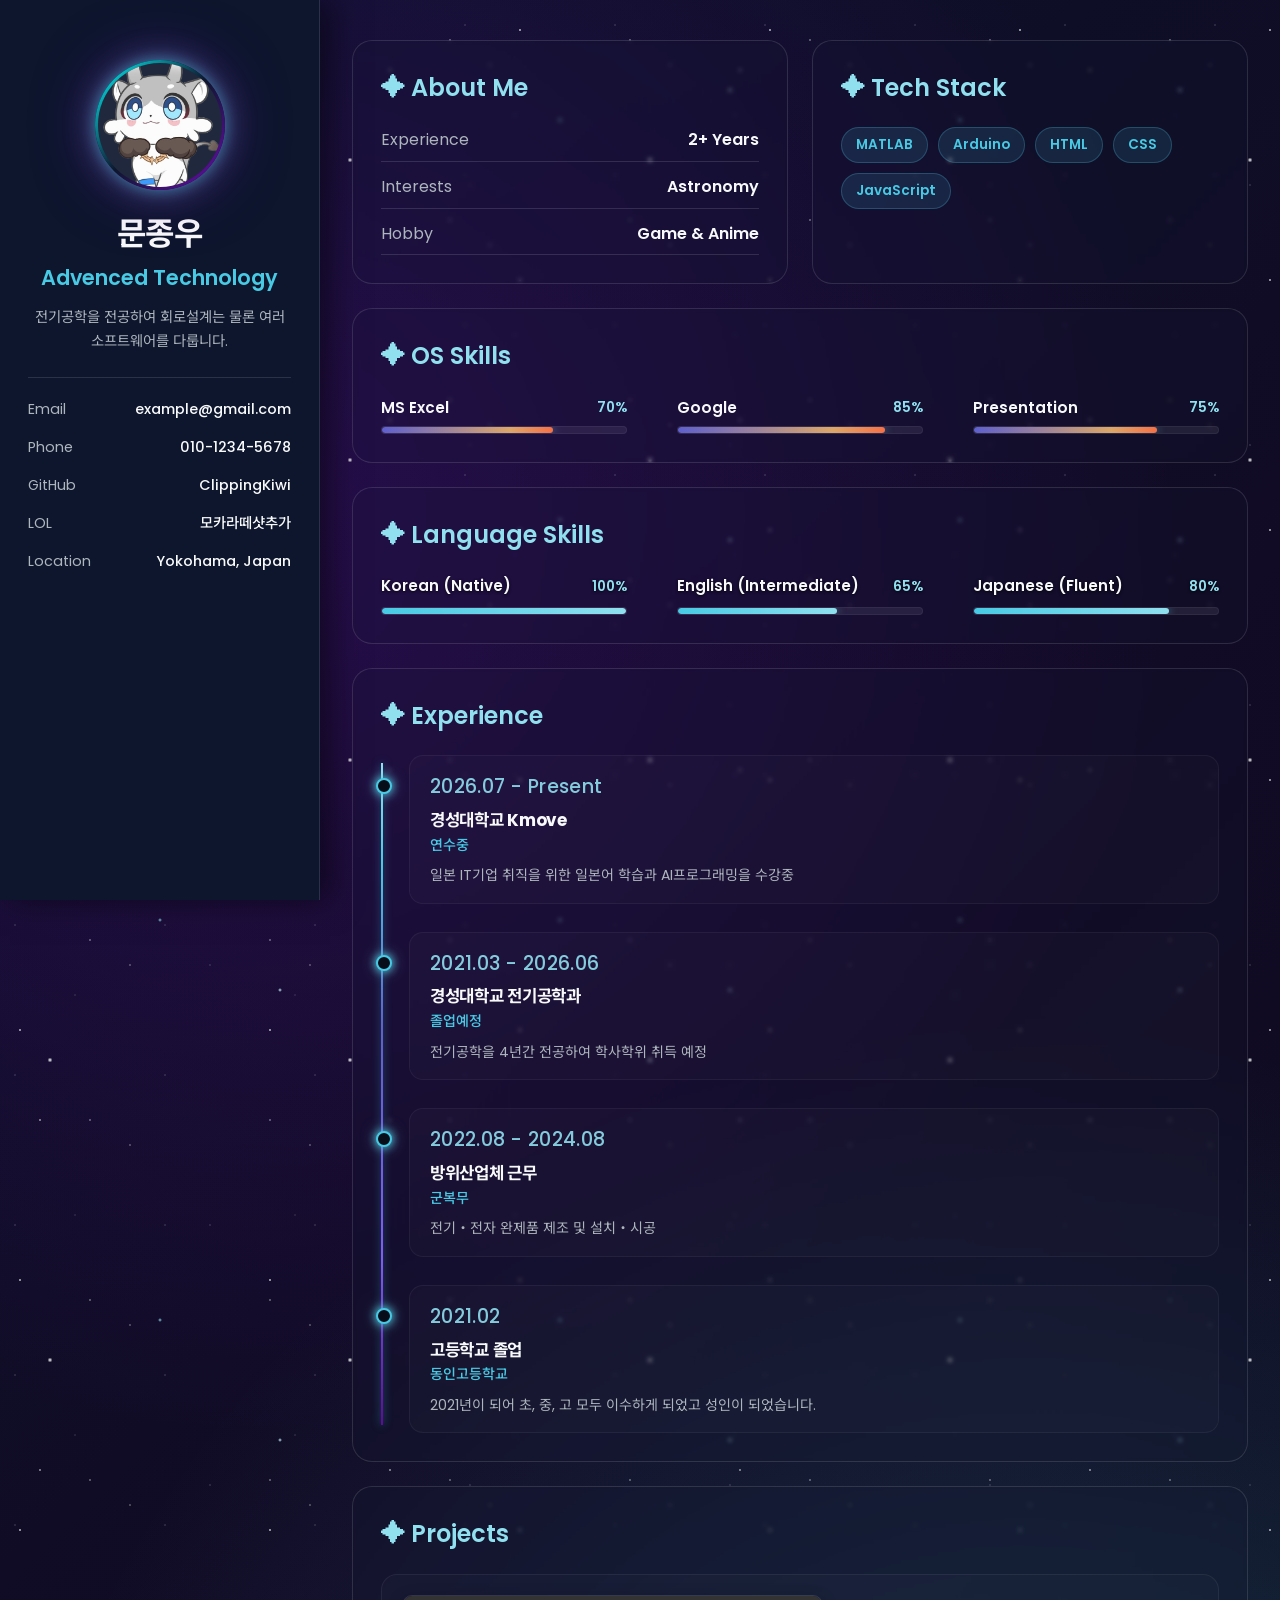
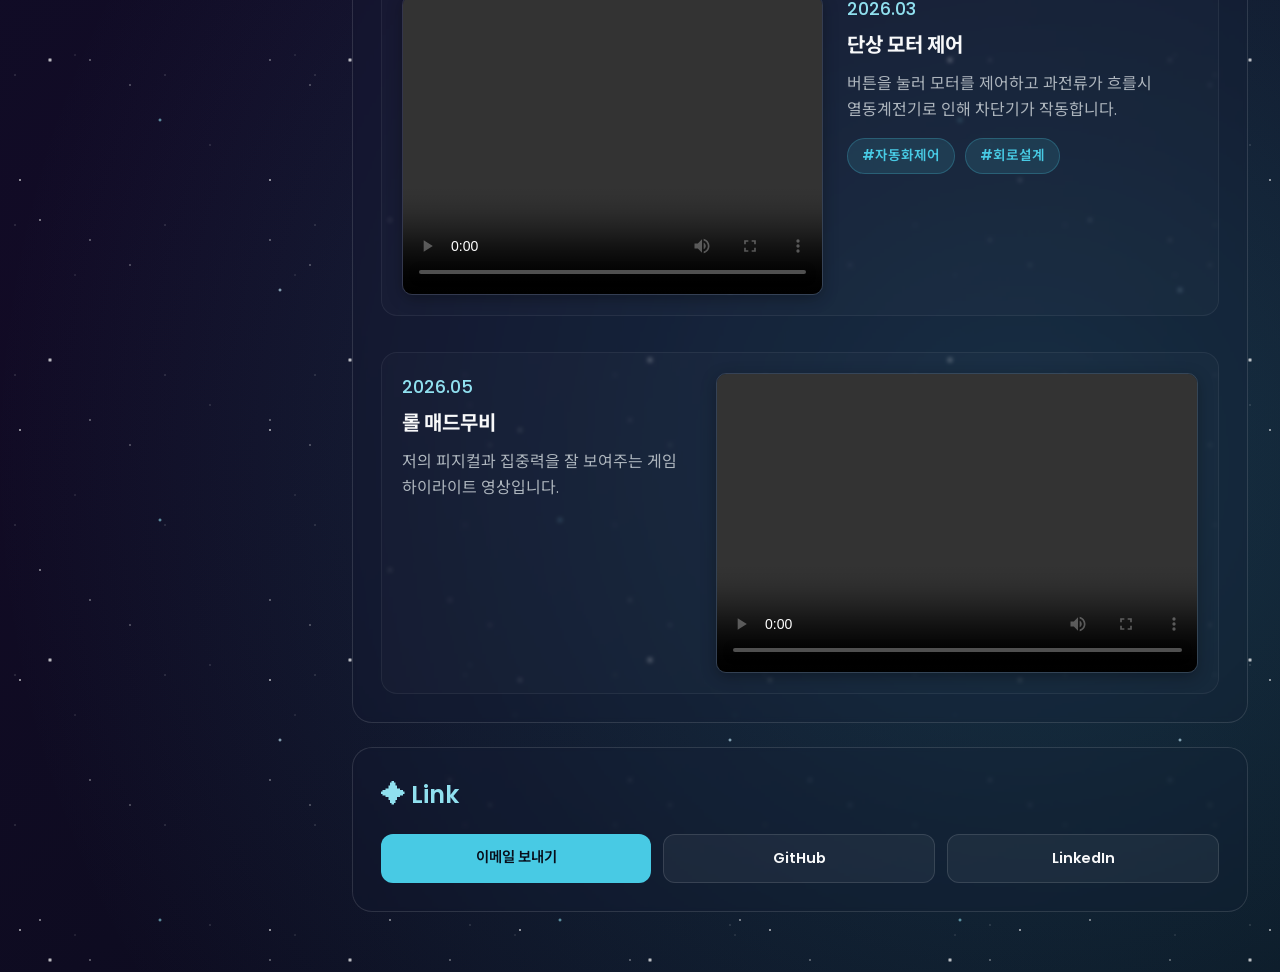
==== commit e12bd00e: "소개 수정" ====
--- a/0727/index.html
+++ b/0727/index.html
@@ -65,7 +65,7 @@
           </li>
           <li class="info-item">
             <span class="label">Interests</span>
-            <span class="value">UI/UX</span>
+            <span class="value">Astronomy</span>
           </li>
           <li class="info-item">
             <span class="label">Hobby</span>
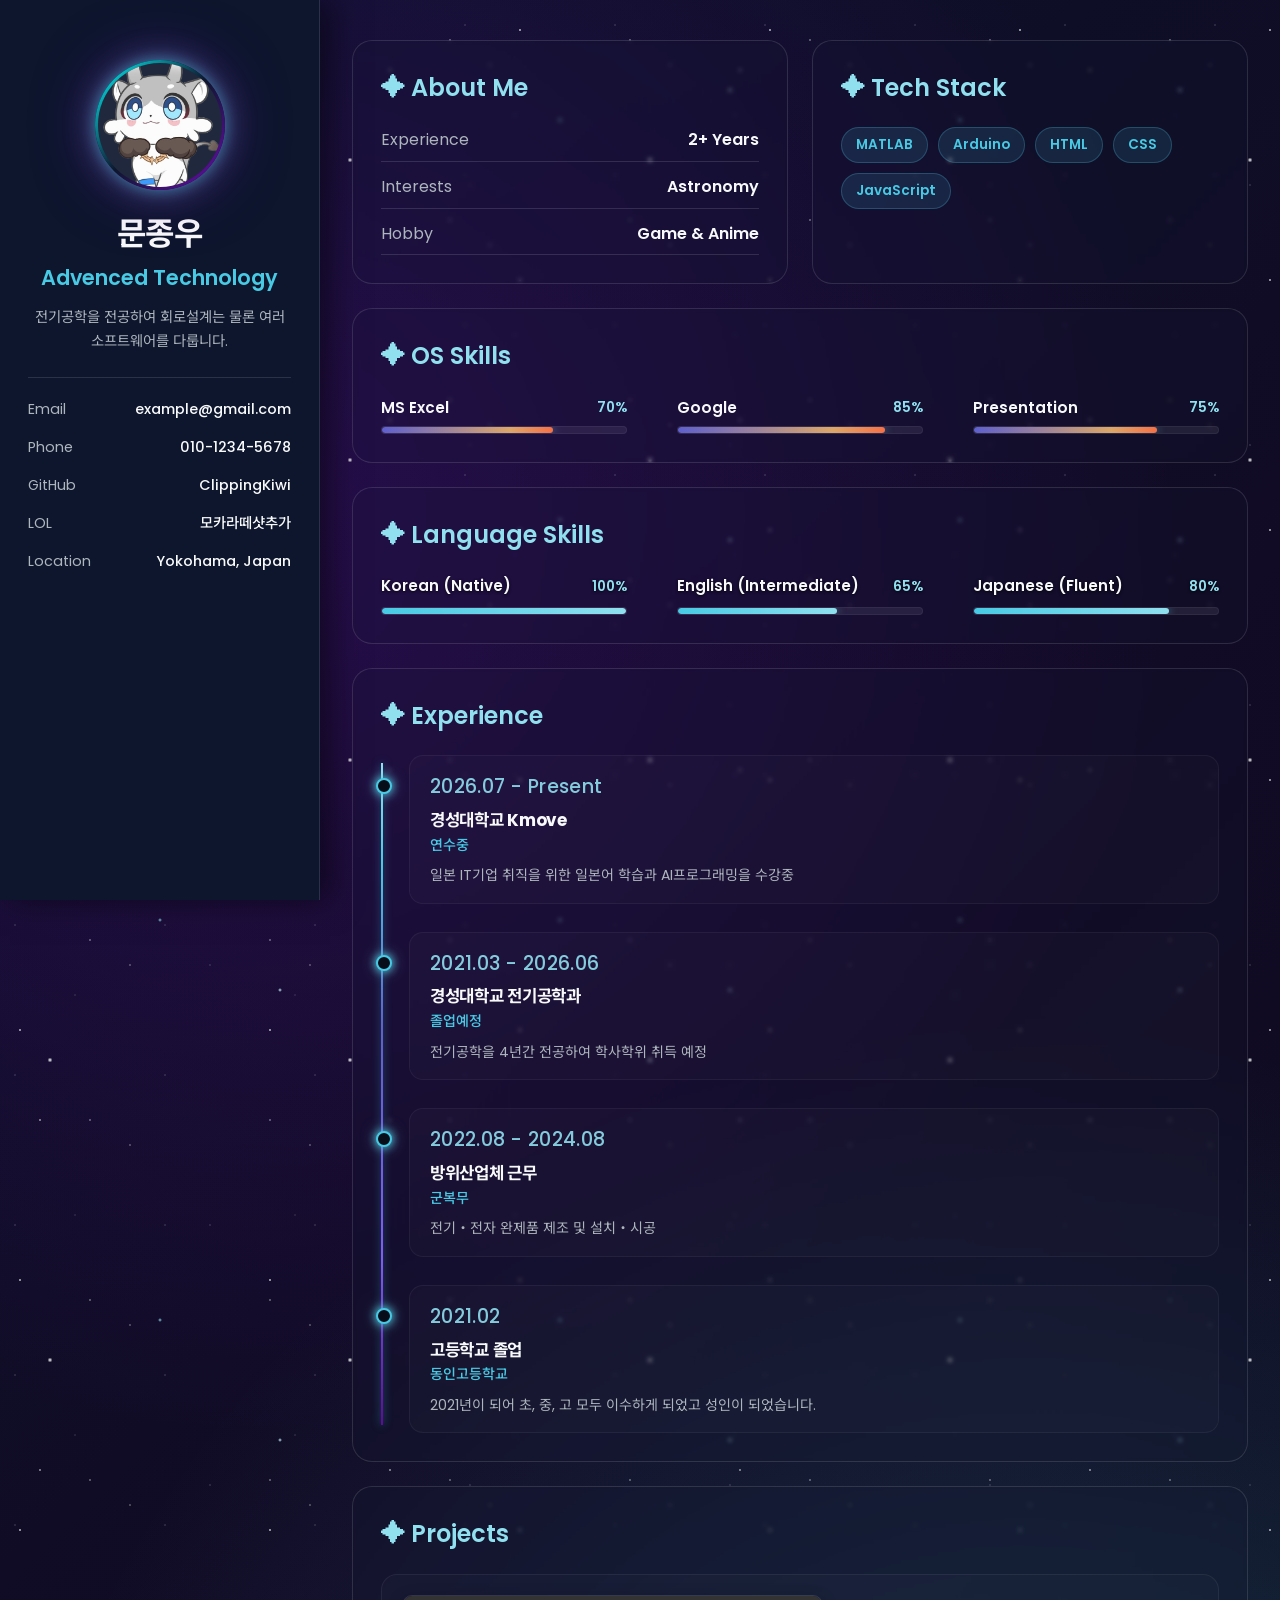
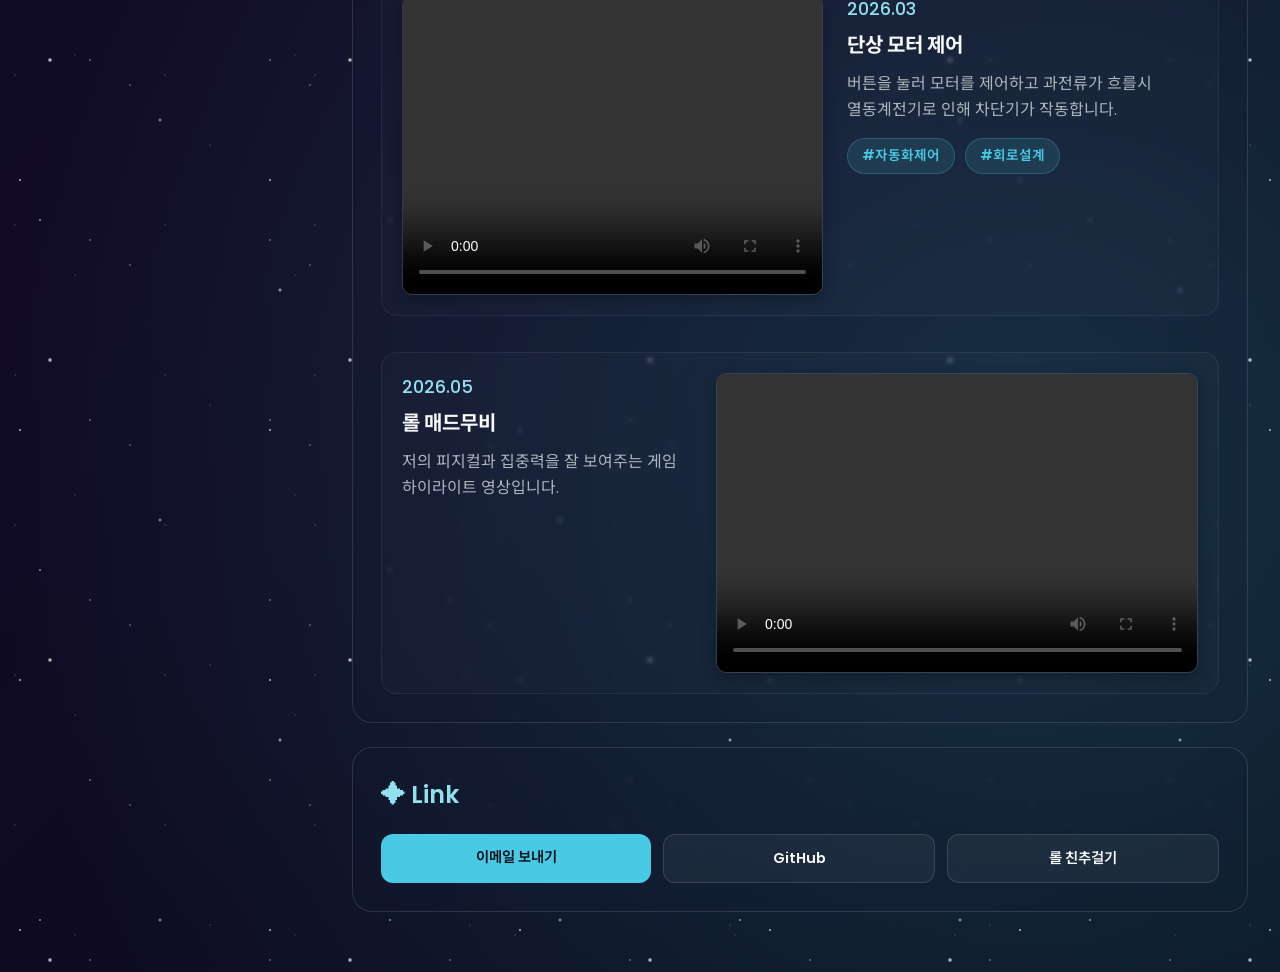
==== commit da48df85: "Update index.html" ====
--- a/0727/index.html
+++ b/0727/index.html
@@ -252,7 +252,7 @@
         <div class="social-links">
           <a href="mailto:answhddn54@gmail.com" class="btn btn-primary">이메일 보내기</a>
           <a href="https://github.com" target="_blank" class="btn btn-secondary">GitHub</a>
-          <a href="https://linkedin.com" target="_blank" class="btn btn-secondary">LinkedIn</a>
+          <a href="" target="_blank" class="btn btn-secondary">롤 친추걸기</a>
         </div>
       </section>
     </main>
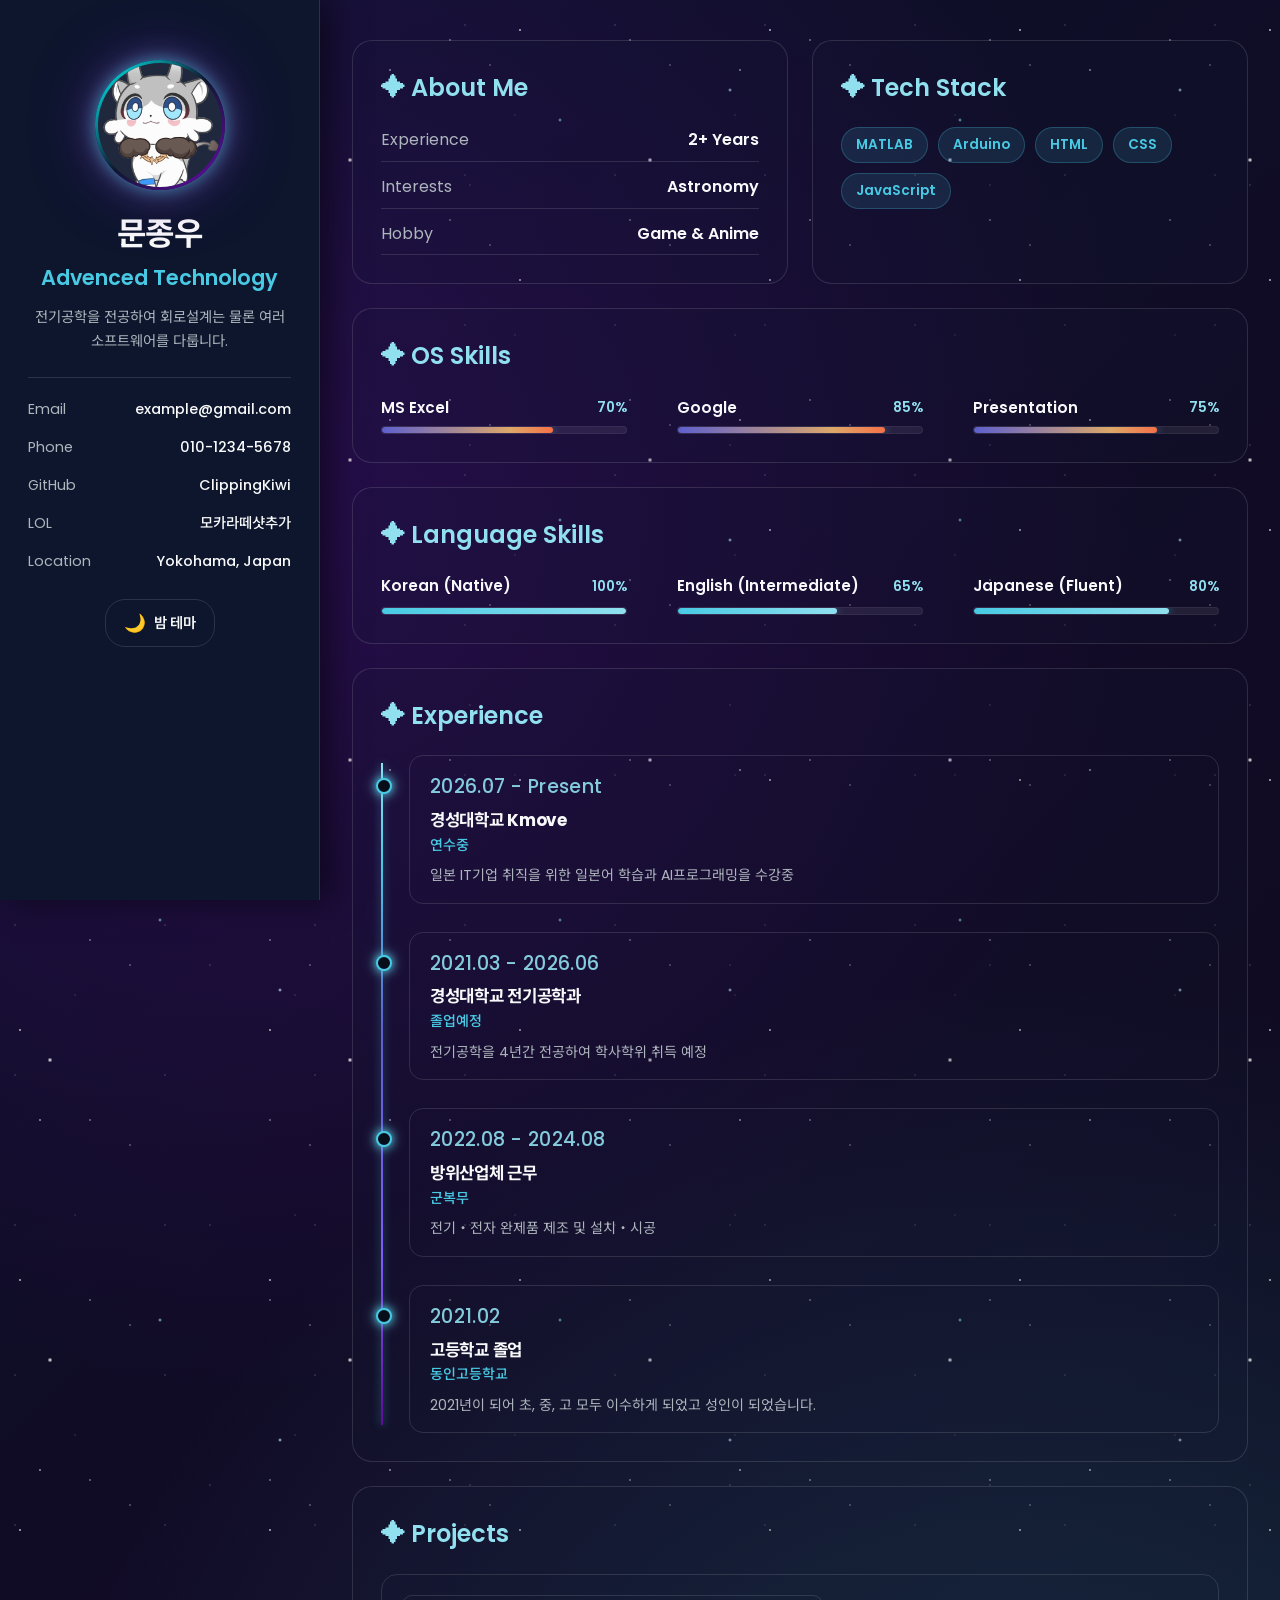
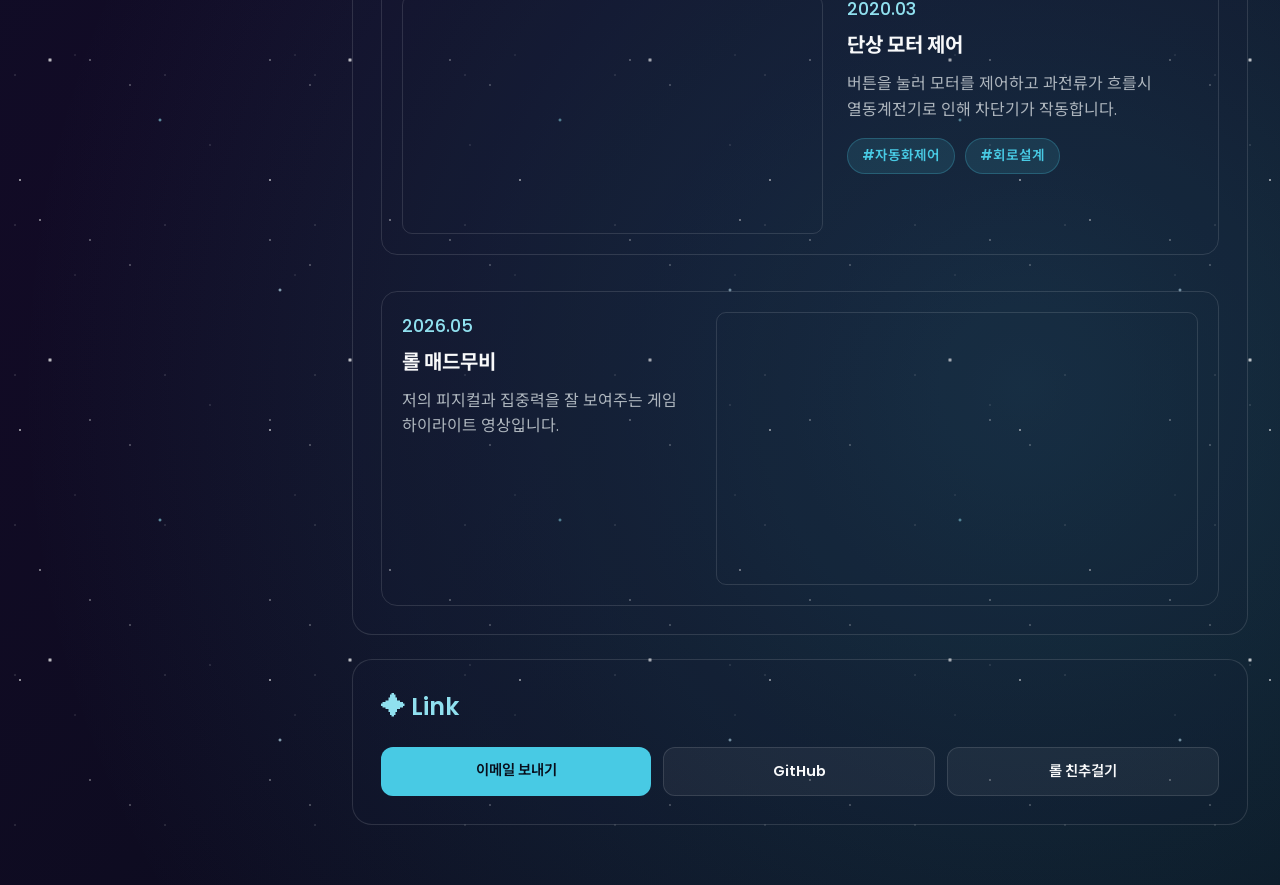
==== commit 0dd405fc: "테마 적용 및 유튜브 영상 업로드" ====
--- a/0727/index.html
+++ b/0727/index.html
@@ -3,13 +3,15 @@
 <head>
   <meta charset="UTF-8">
   <meta name="viewport" content="width=device-width, initial-scale=1.0">
+  <!-- css 파일 연결 -->
   <link rel="stylesheet" href="introduce1.css">
   <title>프로필 | introduce</title>
   <!-- Google Fonts (Noto Sans KR, Poppins) -->
   <link rel="preconnect" href="https://fonts.googleapis.com">
   <link rel="preconnect" href="https://fonts.gstatic.com" crossorigin>
   <link href="https://fonts.googleapis.com/css2?family=Noto+Sans+KR:wght@300;400;600;700&family=Poppins:wght@400;600;700&display=swap" rel="stylesheet">
-  
+  <!-- 자바스크립트 파일 연결 -->
+  <script src="toggle.js" defer></script>
 </head>
 <body>
 
@@ -29,28 +31,33 @@
         </p>
       </div>
       <!-- 프로필 카드 내부에 추가할 연락처 정보 -->
-    <ul class="profile-contact">
-    <li>
-        <span class="label">Email</span>
-        <a href="mailto:example@gmail.com" class="value">example@gmail.com</a>
-    </li>
-    <li>
-        <span class="label">Phone</span>
-        <span class="value">010-1234-5678</span>
-    </li>
-    <li>
-        <span class="label">GitHub</span>
-        <a href="https://github.com/ClippingKiwi" class="value" title="깃허브 바로가기">ClippingKiwi</a>
-    </li>
-    <li>
-        <span class="label">LOL</span>
-        <a href="https://op.gg/lol/summoners/kr/모카라떼샷추가-KR1" class="value" title="op.gg 바로가기">모카라떼샷추가</a>
-    </li>
-    <li>
-        <span class="label">Location</span>
-        <a href="https://www.google.com/maps/place/일본+가나가와현+요코하마시" class="value" title="구글 지도 보기">Yokohama, Japan</a>
-    </li>
-    </ul>
+      <ul class="profile-contact">
+        <li>
+          <span class="label">Email</span>
+          <a href="mailto:example@gmail.com" class="value">example@gmail.com</a>
+        </li>
+        <li>
+          <span class="label">Phone</span>
+          <span class="value">010-1234-5678</span>
+        </li>
+        <li>
+          <span class="label">GitHub</span>
+          <a href="https://github.com/ClippingKiwi" class="value" title="깃허브 바로가기">ClippingKiwi</a>
+        </li>
+        <li>
+          <span class="label">LOL</span>
+          <a href="https://op.gg/lol/summoners/kr/모카라떼샷추가-KR1" class="value" title="op.gg 바로가기">모카라떼샷추가</a>
+        </li>
+        <li>
+          <span class="label">Location</span>
+          <a href="https://www.google.com/maps/place/일본+가나가와현+요코하마시" class="value" title="구글 지도 보기">Yokohama, Japan</a>
+        </li>
+      </ul>
+      <!-- 💡 Location 밑에 추가된 테마 토글 버튼 -->
+      <button id="theme-toggle" class="theme-toggle-btn" aria-label="테마 전환">
+        <span class="toggle-icon">🌙</span>
+        <span class="toggle-text">밤 테마</span>
+      </button>
     </header>
 
     <!-- 세부 정보 그리드 -->
@@ -87,89 +94,86 @@
       </section>
 
       <!-- OS SKILLS SECTION -->
-    <section class="card os-skills-card">
-    <h2 class="card-title">✦ OS Skills</h2>
-    <ul class="os-list">
-        
-        <!-- Linux -->
-        <li class="os-gauge-item">
-        <div class="os-info">
-            <span class="os-name">MS Excel</span>
-            <span class="os-percentage">70%</span>
-        </div>
-        <div class="gauge-bar-bg">
-            <div class="gauge-bar-fill" style="width: 70%;"></div>
-        </div>
-        </li>
-
-        <!-- Windows Server -->
-        <li class="os-gauge-item">
-        <div class="os-info">
-            <span class="os-name">Google</span>
-            <span class="os-percentage">85%</span>
-        </div>
-        <div class="gauge-bar-bg">
-            <div class="gauge-bar-fill" style="width: 85%;"></div>
-        </div>
-        </li>
-
-        <!-- macOS -->
-        <li class="os-gauge-item">
-        <div class="os-info">
-            <span class="os-name">Presentation</span>
-            <span class="os-percentage">75%</span>
-        </div>
-        <div class="gauge-bar-bg">
-            <div class="gauge-bar-fill" style="width: 75%;"></div>
-        </div>
-        </li>
-
-    </ul>
-    </section>
-
-    <!-- ==================== LANGUAGE SKILLS CARD HTML ==================== -->
-    <!-- glass-card 대신 기존 카드 스타일인 card로 변경 -->
+      <section class="card os-skills-card">
+        <h2 class="card-title">✦ OS Skills</h2>
+        <ul class="os-list">
+          <!-- Linux -->
+          <li class="os-gauge-item">
+            <div class="os-info">
+              <span class="os-name">MS Excel</span>
+              <span class="os-percentage">70%</span>
+            </div>
+            <div class="gauge-bar-bg">
+              <div class="gauge-bar-fill" style="width: 70%;"></div>
+            </div>
+          </li>
+          <!-- Windows Server -->
+          <li class="os-gauge-item">
+            <div class="os-info">
+              <span class="os-name">Google</span>
+              <span class="os-percentage">85%</span>
+            </div>
+            <div class="gauge-bar-bg">
+              <div class="gauge-bar-fill" style="width: 85%;"></div>
+            </div>
+          </li>
+
+          <!-- macOS -->
+          <li class="os-gauge-item">
+            <div class="os-info">
+              <span class="os-name">Presentation</span>
+              <span class="os-percentage">75%</span>
+            </div>
+            <div class="gauge-bar-bg">
+              <div class="gauge-bar-fill" style="width: 75%;"></div>
+            </div>
+          </li>
+        </ul>
+      </section>
+
+      <!-- ==================== LANGUAGE SKILLS CARD HTML ==================== -->
+      <!-- glass-card 대신 기존 카드 스타일인 card로 변경 -->
       <section class="card lang-skills-card">
-      <div class="card-header">
-        <i class="fa-solid fa-language card-icon"></i>
-        <h3 class="card-title">✦ Language Skills</h3>
+        <div class="card-header">
+          <i class="fa-solid fa-language card-icon"></i>
+          <h3 class="card-title">✦ Language Skills</h3>
         </div>
         
         <div class="lang-list">
-        <!-- Item 1: Korean -->
-        <div class="lang-gauge-item">
+          <!-- Item 1: Korean -->
+          <div class="lang-gauge-item">
             <div class="lang-info">
-            <span class="lang-name">Korean (Native)</span>
-            <span class="lang-percentage">100%</span>
-            </div>
-            <div class="gauge-bar-bg">
-            <div class="lang-gauge-fill" style="width: 100%;"></div>
-            </div>
-        </div>
-
-        <!-- Item 2: English -->
-        <div class="lang-gauge-item">
+              <span class="lang-name">Korean (Native)</span>
+              <span class="lang-percentage">100%</span>
+            </div>
+            <div class="gauge-bar-bg">
+              <div class="lang-gauge-fill" style="width: 100%;"></div>
+            </div>
+          </div>
+
+          <!-- Item 2: English -->
+          <div class="lang-gauge-item">
             <div class="lang-info">
-            <span class="lang-name">English (Intermediate)</span>
-            <span class="lang-percentage">65%</span>
-            </div>
-            <div class="gauge-bar-bg">
-            <div class="lang-gauge-fill" style="width: 65%;"></div>
-            </div>
-        </div>
-
-        <!-- Item 3: Japanese -->
-        <div class="lang-gauge-item">
+              <span class="lang-name">English (Intermediate)</span>
+              <span class="lang-percentage">65%</span>
+            </div>
+            <div class="gauge-bar-bg">
+              <div class="lang-gauge-fill" style="width: 65%;"></div>
+            </div>
+          </div>
+
+          <!-- Item 3: Japanese -->
+          <div class="lang-gauge-item">
             <div class="lang-info">
-            <span class="lang-name">Japanese (Fluent)</span>
-            <span class="lang-percentage">80%</span>
-            </div>
-            <div class="gauge-bar-bg">
-            <div class="lang-gauge-fill" style="width: 80%;"></div>
-            </div>
-        </div>
-        </div>
-    </section>
+              <span class="lang-name">Japanese (Fluent)</span>
+              <span class="lang-percentage">80%</span>
+            </div>
+            <div class="gauge-bar-bg">
+              <div class="lang-gauge-fill" style="width: 80%;"></div>
+            </div>
+          </div>
+        </div>
+      </section>
 
       <section class="card full-width-card">
         <h2 class="card-title">✦ Experience</h2>
@@ -201,50 +205,59 @@
         </div>
       </section>
 
-     <!-- ==================== PROJECTS CARD ==================== -->
-<section class="card full-width-card project-card">
-  <h2 class="card-title">✦ Projects</h2>
-  
-  <div class="project-list">
-
-    <!-- 프로젝트 2: 동영상 재생 타입 (로컬 영상) -->
-    <article class="project-item">
-      <div class="project-media">
-        <video controls class="media-video">
-          <source src="img/motorcontrol.mp4" type="video/mp4">
-        </video>
-      </div>
-
-      <div class="project-content">
-        <span class="project-date">2026.03</span>
-        <h3 class="project-title">단상 모터 제어</h3>
-        <p class="project-desc">
-          버튼을 눌러 모터를 제어하고 과전류가 흐를시 열동계전기로 인해 차단기가 작동합니다.
-        </p>
-        <div class="skills-wrapper">
-          <span class="skill-tag">#자동화제어</span>
-          <span class="skill-tag">#회로설계</span>
-        </div>
-      </div>
-    </article>
-
-    <!-- 두 번째 프로젝트: 위치 교차! (project-reverse 클래스 추가) -->
-    <article class="project-item project-reverse">
-      <div class="project-media">
-        <video controls class="media-video">
-          <source src="img/Vex_480.mp4" type="video/mp4">
-        </video>
-      </div>
-
-      <div class="project-content">
-        <span class="project-date">2026.05</span>
-        <h3 class="project-title">롤 매드무비</h3>
-        <p class="project-desc">저의 피지컬과 집중력을 잘 보여주는 게임 하이라이트 영상입니다.</p>
-      </div>
-    </article>
-
-  </div>
-</section>
+      <!-- ==================== PROJECTS CARD ==================== -->
+      <section class="card full-width-card project-card">
+        <h2 class="card-title">✦ Projects</h2>
+        <div class="project-list">
+    
+          <!-- 프로젝트 1: 유튜브 영상 적용 -->
+          <article class="project-item">
+            <div class="project-media">
+              <div class="video-container">
+                <iframe 
+                  src="https://www.youtube.com/embed/wzaPUGCBsP8" 
+                  title="단상 모터 제어 시연 영상" 
+                  allow="accelerometer; autoplay; clipboard-write; encrypted-media; gyroscope; picture-in-picture" 
+                  allowfullscreen>
+                </iframe>
+              </div>
+            </div>
+
+            <div class="project-content">
+              <span class="project-date">2020.03</span>
+              <h3 class="project-title">단상 모터 제어</h3>
+              <p class="project-desc">
+                버튼을 눌러 모터를 제어하고 과전류가 흐를시 열동계전기로 인해 차단기가 작동합니다.
+              </p>
+              <div class="skills-wrapper">
+                <span class="skill-tag">#자동화제어</span>
+                <span class="skill-tag">#회로설계</span>
+              </div>
+            </div>
+          </article>
+
+          <!-- 프로젝트 2: 위치 교차 및 유튜브 영상 적용 -->
+          <article class="project-item project-reverse">
+            <div class="project-media">
+              <div class="video-container">
+                <iframe 
+                  src="https://www.youtube.com/embed/PXIPtrKpVmQ" 
+                  title="프로젝트 시연 영상" 
+                  allow="accelerometer; autoplay; clipboard-write; encrypted-media; gyroscope; picture-in-picture" 
+                  allowfullscreen>
+                </iframe>
+              </div>
+            </div>
+
+            <div class="project-content">
+              <span class="project-date">2026.05</span>
+              <h3 class="project-title">롤 매드무비</h3>
+              <p class="project-desc">저의 피지컬과 집중력을 잘 보여주는 게임 하이라이트 영상입니다.</p>
+            </div>
+          </article>
+
+        </div>
+      </section>
 
       <!-- 연락처 및 링크 카드 -->
       <section class="card contact-card">
@@ -252,7 +265,7 @@
         <div class="social-links">
           <a href="mailto:answhddn54@gmail.com" class="btn btn-primary">이메일 보내기</a>
           <a href="https://github.com" target="_blank" class="btn btn-secondary">GitHub</a>
-          <a href="" target="_blank" class="btn btn-secondary">롤 친추걸기</a>
+          <a href="https://www.leagueoflegends.com/ko-kr/" target="_blank" class="btn btn-secondary">롤 친추걸기</a>
         </div>
       </section>
     </main>
--- a/0727/introduce1.css
+++ b/0727/introduce1.css
@@ -12,6 +12,12 @@
   --text-muted: #adb5bd;      
   --border-color: rgba(255, 255, 255, 0.12);
   --transition: all 0.3s cubic-bezier(0.4, 0, 0.2, 1);
+  /* 어두운 은하수 그래픽 변수 */
+  --galaxy-gas: radial-gradient(circle at 20% 20%, rgba(114, 9, 183, 0.25) 0%, transparent 40%),
+                radial-gradient(circle at 80% 80%, rgba(72, 202, 228, 0.2) 0%, transparent 45%),
+                linear-gradient(135deg, rgba(11, 19, 43, 0.9) 0%, rgba(20, 10, 40, 0.8) 50%, rgba(8, 13, 26, 0.95) 100%);
+  --star-color-1: rgba(255, 255, 255, 0.9);
+  --star-color-2: rgba(144, 224, 239, 0.9);
 }
 
 /* ==================== BASE STYLES & GALAXY BG ==================== */
@@ -21,7 +27,7 @@
   box-sizing: border-box;
 }
 
-body {
+ body {
   font-family: 'Poppins', 'Noto Sans KR', sans-serif;
   color: var(--text-main);
   line-height: 1.6;
@@ -31,7 +37,7 @@
 
   background-color: var(--bg-color);
   background-image: 
-    /* 1. 먼지 별빛 */
+     /* 1. 먼지 별빛  */
     radial-gradient(0.8px 0.8px at 15px 25px, rgba(255, 255, 255, 0.9), rgba(0,0,0,0)),
     radial-gradient(0.8px 0.8px at 75px 115px, rgba(255, 255, 255, 0.7), rgba(0,0,0,0)),
     radial-gradient(1px 1px at 130px 65px, rgba(255, 255, 255, 0.8), rgba(0,0,0,0)),
@@ -48,9 +54,7 @@
     radial-gradient(2px 2px at 280px 90px, rgba(200, 240, 255, 0.95), rgba(0,0,0,0)),
     
     /* 4. 은하수 성운 가스 */
-    radial-gradient(circle at 20% 20%, rgba(114, 9, 183, 0.25) 0%, transparent 40%),
-    radial-gradient(circle at 80% 80%, rgba(72, 202, 228, 0.2) 0%, transparent 45%),
-    linear-gradient(135deg, rgba(11, 19, 43, 0.9) 0%, rgba(20, 10, 40, 0.8) 50%, rgba(8, 13, 26, 0.95) 100%);
+    var(--galaxy-gas);
   
   background-repeat: repeat, repeat, repeat, repeat, repeat, repeat, repeat, repeat, repeat, repeat, no-repeat, no-repeat, no-repeat;
   background-size: 
@@ -60,7 +64,10 @@
     100% 100%, 100% 100%, 100% 100%;
 
   animation: galaxyGlow 20s ease-in-out infinite alternate;
-}
+  transition: background-color 0.4s ease, color 0.4s ease;
+} 
+
+
 
 @keyframes galaxyGlow {
   0% {
@@ -77,6 +84,57 @@
       -10px 15px, 25px -20px, 
       10% 15%, 90% 85%, 0 0;
   }
+}
+
+/* ==================== LIGHT MODE OVERRIDES ==================== */
+body.light-mode {
+  --bg-color: #f0f4f9;              /* 전체 배경 (맑고 밝은 하늘빛 화이트) */
+  --sidebar-bg: #ffffff;            /* 프로필 사이드바 화이트 */
+  --card-bg: rgba(255, 255, 255, 0.75); /* 오른쪽 카드 반투명 유리 */
+  --card-hover: rgba(255, 255, 255, 0.95);
+  --accent-blue: #0077b6;           /* 가독성을 위해 시원하고 진한 파랑 */
+  --accent-glow: #023e8a;           /* 강조 텍스트용 깊은 진파랑 */
+  --text-main: #1d2d44;             /* 메인 글자색 (어두운 블루-그레이) */
+  --text-muted: #6c757d;            /* 보조 글자색 */
+  --border-color: rgba(0, 0, 0, 0.08); /* 연한 테두리 */
+  --item-bg: rgba(0, 0, 0, 0.02);
+
+  /* 밝은 구름/하늘 오로라 그래픽 변수 */
+  --galaxy-gas: radial-gradient(circle at 20% 20%, rgba(144, 224, 239, 0.35) 0%, transparent 50%),
+                radial-gradient(circle at 80% 80%, rgba(203, 178, 254, 0.35) 0%, transparent 50%),
+                linear-gradient(135deg, #e0f2fe 0%, #f3e8ff 50%, #f0f4f9 100%);
+  --star-color-1: rgba(56, 189, 248, 0.4);  /* 은은한 하늘색 별빛 반짝임 */
+  --star-color-2: rgba(168, 85, 247, 0.4);
+}
+
+/* 라이트 모드 카드 그림자 개선 */
+body.light-mode .card {
+  box-shadow: 0 10px 30px rgba(0, 0, 0, 0.04);
+}
+body.light-mode .card:hover {
+  box-shadow: 0 15px 35px rgba(0, 77, 182, 0.12);
+}
+body.light-mode .profile-card {
+  box-shadow: 10px 0 30px rgba(0, 0, 0, 0.03);
+}
+
+/* 라이트 모드 전용 아바타(프로필 액자) 스타일 추가 */
+body.light-mode .avatar {
+  /* 테두리 그라데이션을 밝은 하늘색~파스텔 보라로 변경 */
+  background-image: linear-gradient(var(--sidebar-bg), var(--sidebar-bg)), 
+                    linear-gradient(135deg, #00b4d8, var(--sidebar-bg), #9d4edd);
+  
+  /* 그림자를 은은하고 투명도 높은 파스텔 톤으로 변경 */
+  box-shadow: 
+    0 4px 15px rgba(255, 100, 129, 0.3),
+    0 8px 25px rgba(255, 198, 117, 0.25);
+}
+
+/* 마우스 올렸을 때(Hover) 그림자 효과 */
+body.light-mode .avatar:hover {
+  box-shadow: 
+    0 6px 20px rgba(255, 100, 129, 0.5),
+    0 10px 32px rgba(255, 198, 117, 0.4);
 }
 
 /* ==================== LAYOUT CONTAINER ==================== */
@@ -195,8 +253,6 @@
   border-radius: 20px;
   padding: 28px;
   transition: var(--transition);
-  backdrop-filter: blur(2px);
-  -webkit-backdrop-filter: blur(2px);
 }
 
 .card:hover {
@@ -343,7 +399,6 @@
   justify-content: space-between;
   align-items: center;
   font-size: 0.95rem;
-  text-shadow: 0 1px 3px rgba(0, 0, 0, 0.8);
 }
 
 .lang-name {
@@ -402,12 +457,13 @@
   box-shadow: 0 0 8px rgba(72, 202, 228, 0.6);
 }
 
+/* timeline-item 내의 고정 배경색을 변수로 변경 */
 .timeline-item {
   position: relative;
   padding: 16px 20px;
   border-radius: 14px;
-  background: rgba(255, 255, 255, 0.02);
-  border: 1px solid rgba(255, 255, 255, 0.05);
+  background: var(--item-bg); /* [수정] rgba(255,255,255,0.02) -> var(--item-bg) */
+  border: 1px solid var(--border-color);
   transition: var(--transition);
 }
 
@@ -484,12 +540,13 @@
   gap: 36px;
 }
 
+/* project-item 내의 고정 배경색을 변수로 변경 */
 .project-item {
   display: grid;
   grid-template-columns: 1.2fr 1fr;
   gap: 24px;
-  background: rgba(255, 255, 255, 0.02);
-  border: 1px solid rgba(255, 255, 255, 0.06);
+  background: var(--item-bg); /* [수정] rgba(255,255,255,0.02) -> var(--item-bg) */
+  border: 1px solid var(--border-color);
   border-radius: 16px;
   padding: 20px;
   transition: var(--transition);
@@ -506,16 +563,6 @@
   flex-direction: column;
   gap: 10px;
   width: 100%;
-}
-
-.media-main, 
-.media-video {
-  width: 100%; /* [수정] 500px 고정값 제거하여 그리드 비율에 맞춤 */
-  height: 300px;
-  object-fit: cover;
-  border-radius: 10px;
-  border: 1px solid var(--border-color);
-  box-shadow: 0 4px 15px rgba(0, 0, 0, 0.3);
 }
 
 .video-container {
@@ -647,6 +694,36 @@
 
 .profile-contact a.value:hover {
   color: var(--accent-blue);
+}
+
+/* ==================== TOGGLE BUTTON STYLES ==================== */
+.theme-toggle-btn {
+  display: inline-flex;
+  align-items: center;
+  justify-content: center;
+  gap: 8px;
+  padding: 10px 18px;
+  background: var(--item-bg);
+  border: 1px solid var(--border-color);
+  border-radius: 20px;
+  color: var(--text-main);
+  font-family: inherit;
+  font-size: 0.9rem;
+  font-weight: 600;
+  cursor: pointer;
+  transition: var(--transition);
+  margin-top: 10px;
+}
+
+.theme-toggle-btn:hover {
+  background: var(--card-hover);
+  border-color: var(--accent-blue);
+  transform: translateY(-2px);
+  color: var(--accent-blue);
+}
+
+.theme-toggle-btn .toggle-icon {
+  font-size: 1.1rem;
 }
 
 /* ==================== RESPONSIVE DESIGN ==================== */
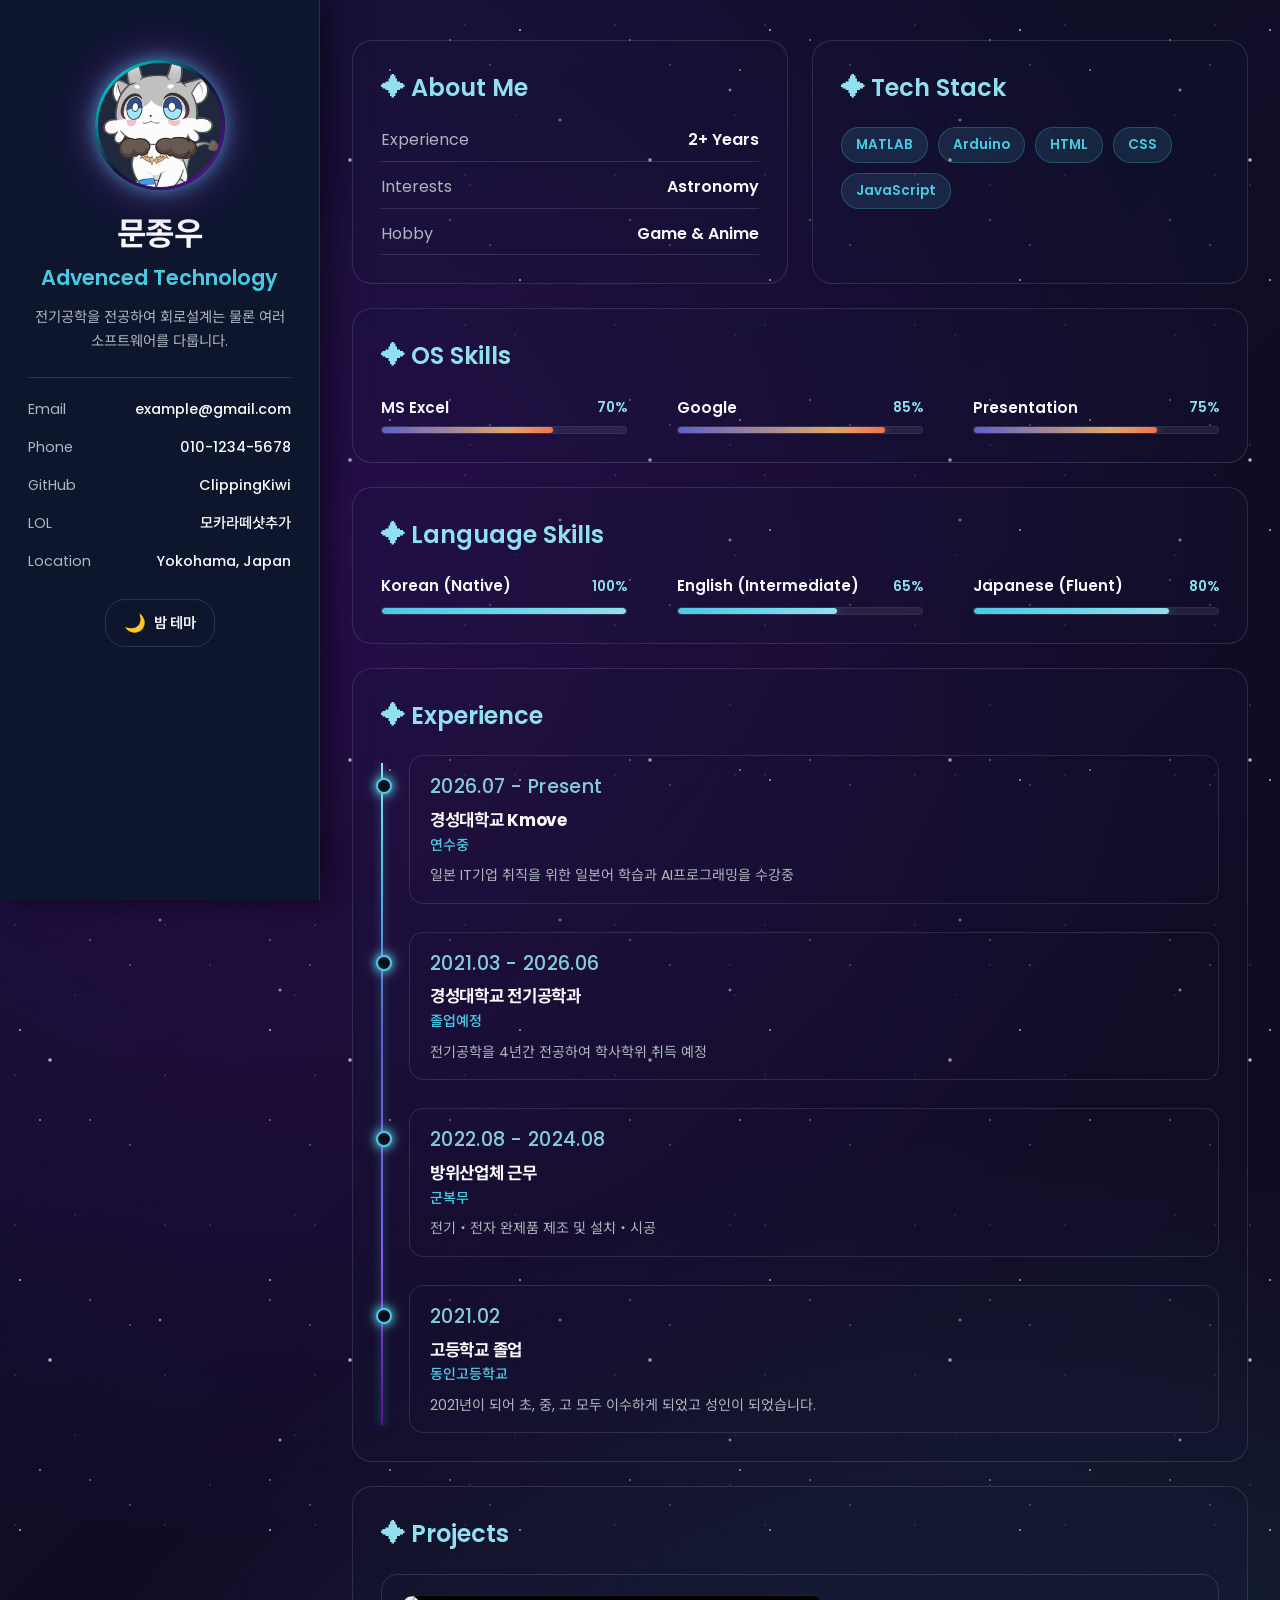
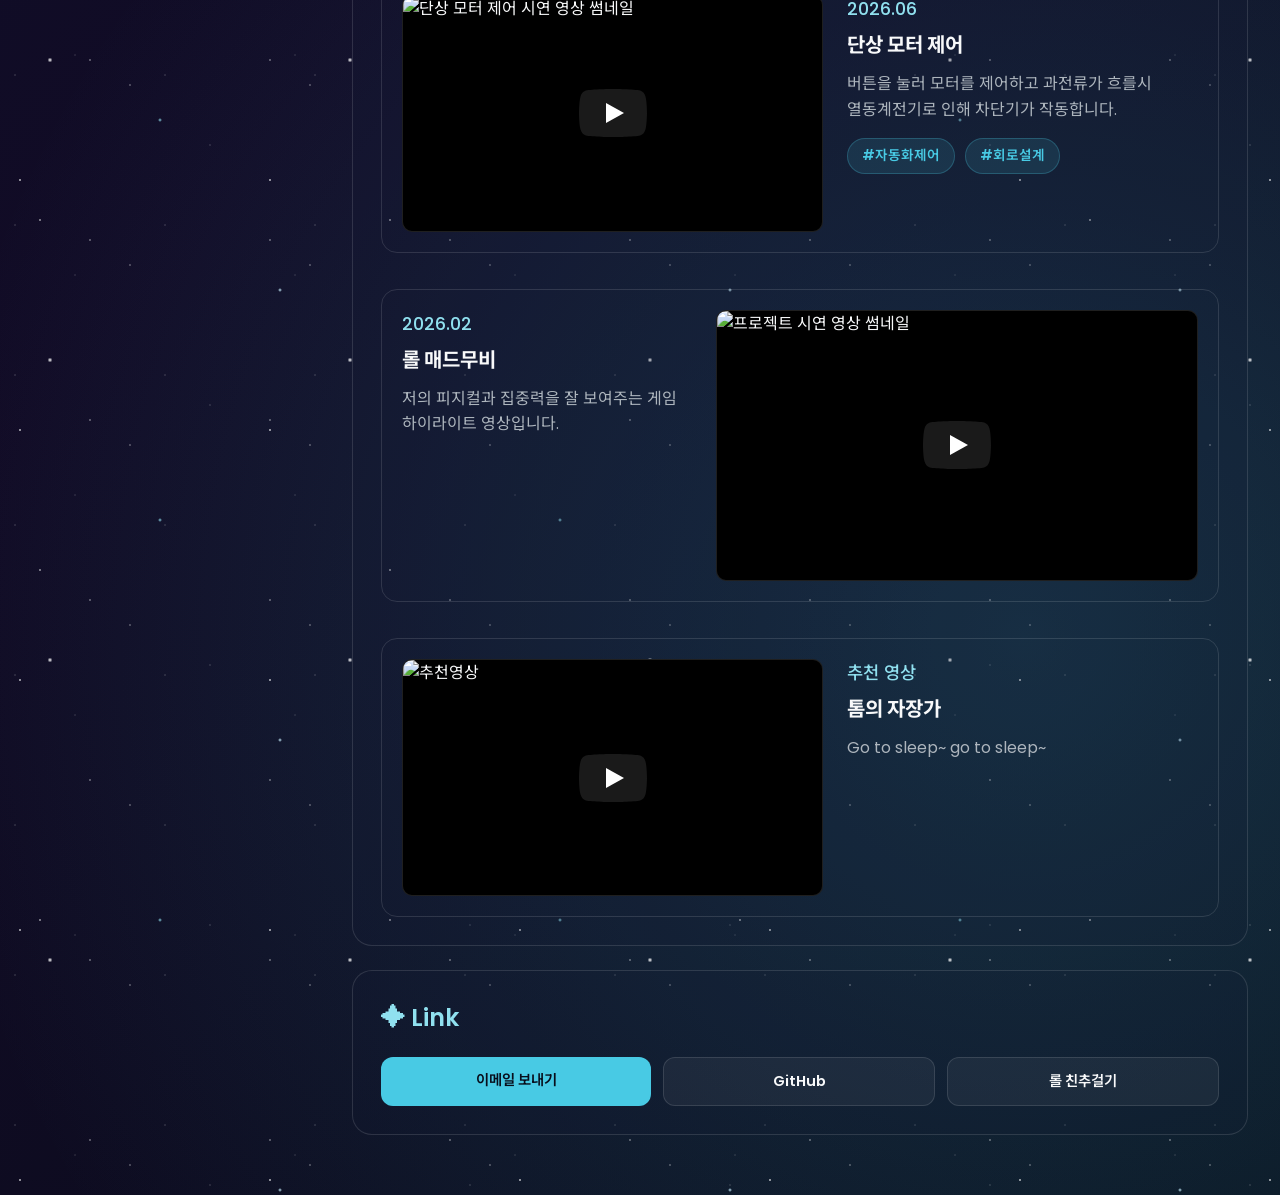
==== commit 3ac0445e: "파사드 형식 채택" ====
--- a/0727/index.html
+++ b/0727/index.html
@@ -210,25 +210,30 @@
         <h2 class="card-title">✦ Projects</h2>
         <div class="project-list">
     
-          <!-- 프로젝트 1: 유튜브 영상 적용 -->
+          <!-- 프로젝트 1: 단상 모터 제어 -->
           <article class="project-item">
             <div class="project-media">
-              <div class="video-container">
-                <iframe 
-                  src="https://www.youtube.com/embed/wzaPUGCBsP8" 
-                  title="단상 모터 제어 시연 영상" 
-                  allow="accelerometer; autoplay; clipboard-write; encrypted-media; gyroscope; picture-in-picture" 
-                  allowfullscreen>
-                </iframe>
+              <!-- youtube-facade 클래스와 data-video-id 추가 -->
+              <div class="video-container youtube-facade" data-video-id="wzaPUGCBsP8">
+                <img 
+                  src="https://img.youtube.com/vi/wzaPUGCBsP8/hqdefault.jpg" 
+                  alt="단상 모터 제어 시연 영상 썸네일" 
+                  class="facade-thumb"
+                >
+                <button class="facade-play-btn" aria-label="영상 재생">
+                  <!-- 삼각형 그리기 -->
+                  <svg viewBox="0 0 68 48" width="100%" height="100%">
+                    <path class="play-bg" d="M66.52,7.74c-0.78-2.93-2.49-5.41-5.42-6.19C55.79,.13,34,0,34,0S12.21,.13,6.9,1.55 C3.97,2.33,2.27,4.81,1.48,7.74C0.06,13.05,0,24,0,24s0.06,10.95,1.48,16.26c0.78,2.93,2.49,5.41,5.42,6.19 C12.21,47.87,34,48,34,48s21.79-.13,27.1-1.55c2.93-.78,4.64-3.26,5.42-6.19C67.94,34.95,68,24,68,24S67.94,13.05,66.52,7.74z" fill="#212121" fill-opacity="0.8"/>
+                    <path d="M 45,24 27,14 27,34" fill="#fff"/>
+                  </svg>
+                </button>
               </div>
             </div>
 
             <div class="project-content">
-              <span class="project-date">2020.03</span>
+              <span class="project-date">2026.06</span>
               <h3 class="project-title">단상 모터 제어</h3>
-              <p class="project-desc">
-                버튼을 눌러 모터를 제어하고 과전류가 흐를시 열동계전기로 인해 차단기가 작동합니다.
-              </p>
+              <p class="project-desc">버튼을 눌러 모터를 제어하고 과전류가 흐를시 열동계전기로 인해 차단기가 작동합니다.</p>
               <div class="skills-wrapper">
                 <span class="skill-tag">#자동화제어</span>
                 <span class="skill-tag">#회로설계</span>
@@ -236,23 +241,55 @@
             </div>
           </article>
 
-          <!-- 프로젝트 2: 위치 교차 및 유튜브 영상 적용 -->
+          <!-- 프로젝트 2: 롤 매드무비 -->
           <article class="project-item project-reverse">
             <div class="project-media">
-              <div class="video-container">
-                <iframe 
-                  src="https://www.youtube.com/embed/PXIPtrKpVmQ" 
-                  title="프로젝트 시연 영상" 
-                  allow="accelerometer; autoplay; clipboard-write; encrypted-media; gyroscope; picture-in-picture" 
-                  allowfullscreen>
-                </iframe>
+              <div class="video-container youtube-facade" data-video-id="PXIPtrKpVmQ">
+                <img 
+                  src="https://img.youtube.com/vi/PXIPtrKpVmQ/hqdefault.jpg" 
+                  alt="프로젝트 시연 영상 썸네일" 
+                  class="facade-thumb"
+                >
+                <button class="facade-play-btn" aria-label="영상 재생">
+                  <!-- 삼각형 그리기 -->
+                  <svg viewBox="0 0 68 48" width="100%" height="100%">
+                    <path class="play-bg" d="M66.52,7.74c-0.78-2.93-2.49-5.41-5.42-6.19C55.79,.13,34,0,34,0S12.21,.13,6.9,1.55 C3.97,2.33,2.27,4.81,1.48,7.74C0.06,13.05,0,24,0,24s0.06,10.95,1.48,16.26c0.78,2.93,2.49,5.41,5.42,6.19 C12.21,47.87,34,48,34,48s21.79-.13,27.1-1.55c2.93-.78,4.64-3.26,5.42-6.19C67.94,34.95,68,24,68,24S67.94,13.05,66.52,7.74z" fill="#212121" fill-opacity="0.8"/>
+                    <path d="M 45,24 27,14 27,34" fill="#fff"/>
+                  </svg>
+                </button>
               </div>
             </div>
 
             <div class="project-content">
-              <span class="project-date">2026.05</span>
+              <span class="project-date">2026.02</span>
               <h3 class="project-title">롤 매드무비</h3>
               <p class="project-desc">저의 피지컬과 집중력을 잘 보여주는 게임 하이라이트 영상입니다.</p>
+            </div>
+          </article>
+
+          <!-- 추천 영상 -->
+          <article class="project-item">
+            <div class="project-media">
+              <div class="video-container youtube-facade" data-video-id="W9OJV4o1AdA">
+                <img 
+                  src="https://img.youtube.com/vi/W9OJV4o1AdA/hqdefault.jpg" 
+                  alt="추천영상" 
+                  class="facade-thumb"
+                >
+                <button class="facade-play-btn" aria-label="영상 재생">
+                  <!-- 삼각형 그리기 -->
+                  <svg viewBox="0 0 68 48" width="100%" height="100%">
+                    <path class="play-bg" d="M66.52,7.74c-0.78-2.93-2.49-5.41-5.42-6.19C55.79,.13,34,0,34,0S12.21,.13,6.9,1.55 C3.97,2.33,2.27,4.81,1.48,7.74C0.06,13.05,0,24,0,24s0.06,10.95,1.48,16.26c0.78,2.93,2.49,5.41,5.42,6.19 C12.21,47.87,34,48,34,48s21.79-.13,27.1-1.55c2.93-.78,4.64-3.26,5.42-6.19C67.94,34.95,68,24,68,24S67.94,13.05,66.52,7.74z" fill="#212121" fill-opacity="0.8"/>
+                    <path d="M 45,24 27,14 27,34" fill="#fff"/>
+                  </svg>
+                </button>
+              </div>
+            </div>
+
+            <div class="project-content">
+              <span class="project-date">추천 영상</span>
+              <h3 class="project-title">톰의 자장가</h3>
+              <p class="project-desc">Go to sleep~ go to sleep~</p>
             </div>
           </article>
 
--- a/0727/introduce1.css
+++ b/0727/introduce1.css
@@ -540,12 +540,11 @@
   gap: 36px;
 }
 
-/* project-item 내의 고정 배경색을 변수로 변경 */
 .project-item {
   display: grid;
   grid-template-columns: 1.2fr 1fr;
   gap: 24px;
-  background: var(--item-bg); /* [수정] rgba(255,255,255,0.02) -> var(--item-bg) */
+  background: var(--item-bg);
   border: 1px solid var(--border-color);
   border-radius: 16px;
   padding: 20px;
@@ -565,16 +564,64 @@
   width: 100%;
 }
 
+/* --- 비디오 컨테이너 & 파사드 스타일 (수정 및 추가) --- */
 .video-container {
   position: relative;
   width: 100%;
-  padding-bottom: 56.25%;
-  height: 0;
-  overflow: hidden;
+  aspect-ratio: 16 / 9; /* 16:9 고정 비율 */
+  background-color: #000;
   border-radius: 10px;
   border: 1px solid var(--border-color);
-}
-
+  overflow: hidden;
+}
+
+/* 파사드 상태 (클릭 전) */
+.youtube-facade {
+  cursor: pointer;
+  display: flex;
+  justify-content: center;
+  align-items: center;
+}
+
+/* 썸네일 이미지 */
+.facade-thumb {
+  position: absolute;
+  top: 0;
+  left: 0;
+  width: 100%;
+  height: 100%;
+  object-fit: cover;
+  transition: transform 0.3s ease;
+}
+
+.youtube-facade:hover .facade-thumb {
+  transform: scale(1.03); /* 마우스 호버 시 살짝 확대 */
+}
+
+/* 재생 버튼 */
+.facade-play-btn {
+  position: relative;
+  z-index: 2;
+  width: 68px;
+  height: 48px;
+  background: none;
+  border: none;
+  cursor: pointer;
+  padding: 0;
+  filter: drop-shadow(0 4px 8px rgba(0, 0, 0, 0.4)); /* 재생 버튼에 은은한 그림자 추가 */
+}
+
+.facade-play-btn .play-bg {
+  transition: fill 0.2s ease, fill-opacity 0.2s ease;
+}
+
+/* 호버 시 유튜브 빨간색 버튼으로 전환 */
+.youtube-facade:hover .facade-play-btn .play-bg {
+  fill: #ff0000;
+  fill-opacity: 1;
+}
+
+/* 클릭 후 동적으로 생성되는 iframe 스타일 */
 .video-container iframe {
   position: absolute;
   top: 0;
@@ -584,6 +631,7 @@
   border: 0;
 }
 
+/* --- 프로젝트 콘텐츠 텍스트 스타일 --- */
 .project-content {
   display: flex;
   flex-direction: column;
